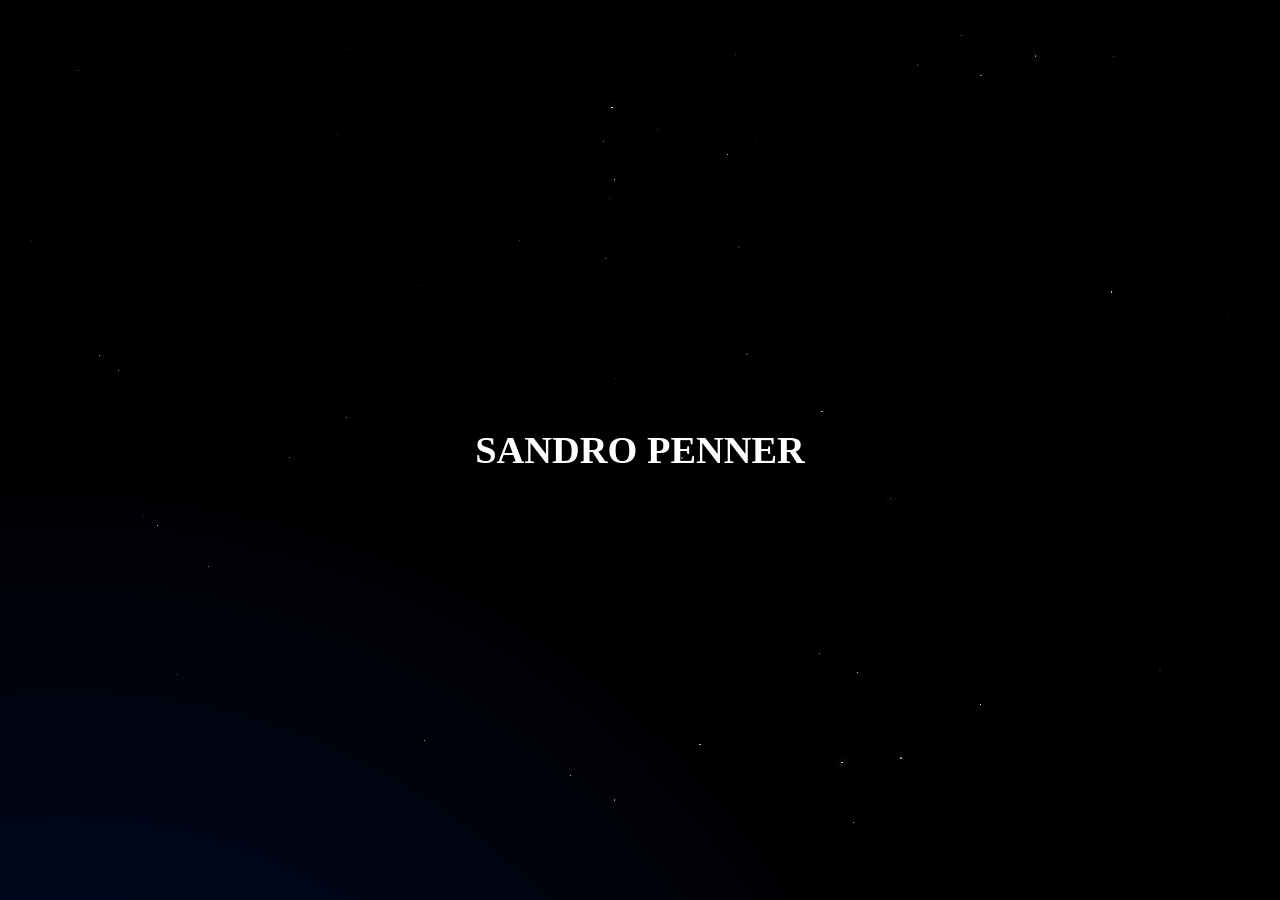
==== index.html @ 33d476b8 "Add files via upload" ====
<!DOCTYPE html>
<html lang="en">
<head>
  <meta charset="UTF-8">
  <meta name="viewport" content="width=device-width, initial-scale=1.0">
  <title>Sandro Penner</title>
  <style>
    body, html {
      margin: 0;
      padding: 0;
      overflow: hidden;
      height: 100%;
      background: #000;
    }

    .sky {
      width: 100%;
      height: 100%;
      position: relative;
      background: radial-gradient(circle at 5% 150%, #010d37 0%, #000000 50%);
    }

    #stars {
      width: 100%;
      height: 100%;
      background: transparent;
    }

    .star {
      position: absolute;
      width: 2px;
      height: 2px;
      background: white;
      border-radius: 50%;
      animation: twinkle 2s infinite;
    }

    .star:before, .star:after {
      content: '';
      position: absolute;
      top: 50%;
      left: 50%;
      width: 100%;
      height: 100%;
      border-radius: 50%;
      transform: translate(-50%, -50%);
      box-shadow: 0 0 6px rgba(255, 255, 255, 0.5),
                  0 0 12px rgba(255, 255, 255, 0.3),
                  0 0 18px rgba(255, 255, 255, 0.2),
                  0 0 24px rgba(255, 255, 255, 0.1);
    }

    @keyframes twinkle {
      0%, 100% { opacity: 0.2; }
      50% { opacity: 1; }
    }

    #shooting-stars {
      width: 100%;
      height: 100%;
      background: transparent;
      overflow: hidden;
      position: absolute;
      top: 0;
      left: 0;
    }

    .shooting-star {
      position: absolute;
      width: 2px;
      height: 90px; /* Length of the streak */
      background: linear-gradient(to bottom, white, rgba(255, 255, 255, 0));
      transform: rotate(135deg); /* Adjust this angle for the desired trajectory */
      animation: shoot 3s ease-out infinite;
    }

    @keyframes shoot {
      0% {
        transform: translateX(0) translateY(0) rotate(135deg) scale(1);
        opacity: 1;
      }
      50% {
        opacity: 1;
      }
      100% {
        transform: translateX(800px) translateY(600px) rotate(135deg) scale(0);
        opacity: 0;
      }
    }

    .center-text {
      position: absolute;
      top: 50%;
      left: 50%;
      transform: translate(-50%, -50%);
      color: white;
      font-size: 3vw; /* Responsive font size */
      font-weight: bold;
      text-align: center;
      white-space: nowrap;
      z-index: 10; /* Ensure text is above stars */
    }
  </style>
</head>
<body>
  <div class="sky">
    <div id="stars"></div>
    <div id="shooting-stars"></div>
    <div class="center-text">SANDRO PENNER</div>
  </div>
  <script>
    const createStar = () => {
      const star = document.createElement('div');
      star.classList.add('star');
      const size = Math.random() * 2;
      const opacity = Math.random();
      star.style.width = `${size}px`;
      star.style.height = `${size}px`;
      star.style.top = `${Math.random() * 100}vh`;
      star.style.left = `${Math.random() * 100}vw`;
      star.style.opacity = opacity;

      document.getElementById('stars').appendChild(star);

      setTimeout(() => {
        star.remove();
      }, 1500);
    };

    const createShootingStar = () => {
      const shootingStar = document.createElement('div');
      shootingStar.classList.add('shooting-star');
      shootingStar.style.top = `${Math.random() * 100}vh`;
      shootingStar.style.left = `${Math.random() * 100}vw`;
      document.getElementById('shooting-stars').appendChild(shootingStar);

      const checkRemoval = () => {
        const rect = shootingStar.getBoundingClientRect();
        const opacity = parseFloat(window.getComputedStyle(shootingStar).opacity);

        if (
          rect.top > window.innerHeight ||
          rect.left > window.innerWidth ||
          rect.bottom < 0 ||
          rect.right < 0 ||
          opacity === 0
        ) {
          shootingStar.remove();
        } else {
          requestAnimationFrame(checkRemoval);
        }
      };

      checkRemoval();
    };

    const init = () => {
      setInterval(createStar, 20);
      setInterval(createShootingStar, 3000);
    };

    window.onload = init;
  </script>
</body>
</html>
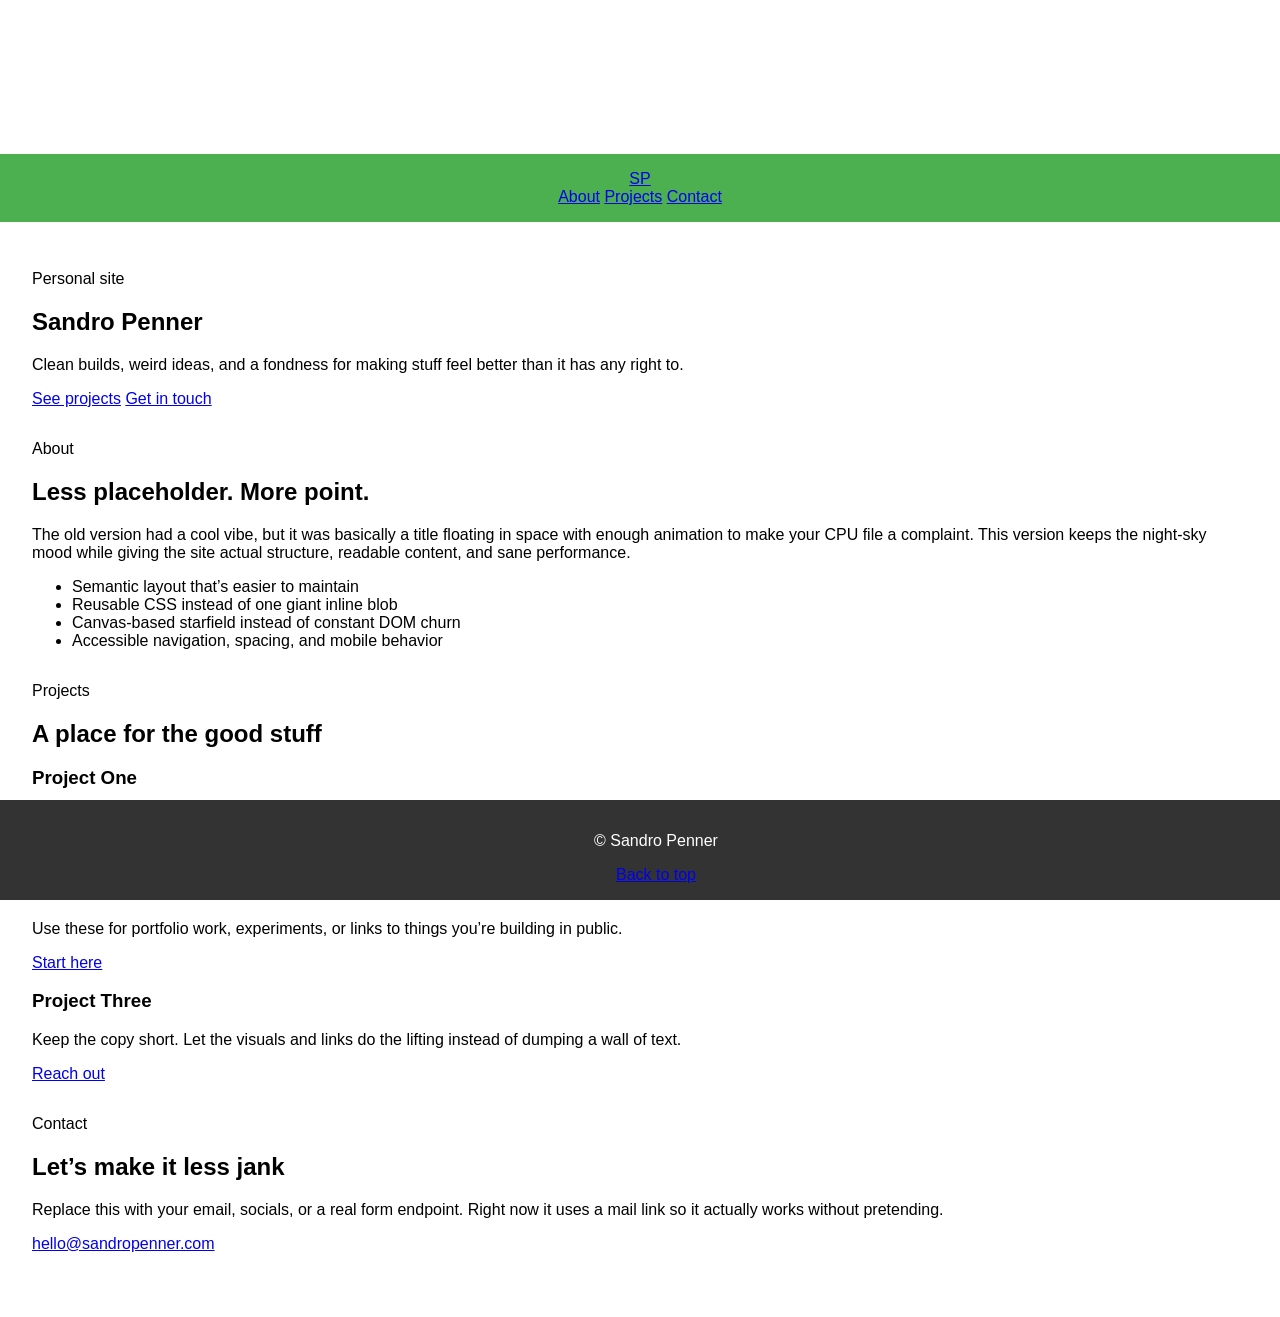
==== commit 67e73c38: "Revamp personal site layout and improve performance Updated the structure and content of the persona" ====
--- a/index.html
+++ b/index.html
@@ -3,163 +3,102 @@
 <head>
   <meta charset="UTF-8">
   <meta name="viewport" content="width=device-width, initial-scale=1.0">
+  <meta name="description" content="Sandro Penner — personal site, projects, and contact.">
   <title>Sandro Penner</title>
-  <style>
-    body, html {
-      margin: 0;
-      padding: 0;
-      overflow: hidden;
-      height: 100%;
-      background: #000;
-    }
-
-    .sky {
-      width: 100%;
-      height: 100%;
-      position: relative;
-      background: radial-gradient(circle at 5% 150%, #010d37 0%, #000000 50%);
-    }
-
-    #stars {
-      width: 100%;
-      height: 100%;
-      background: transparent;
-    }
-
-    .star {
-      position: absolute;
-      width: 2px;
-      height: 2px;
-      background: white;
-      border-radius: 50%;
-      animation: twinkle 2s infinite;
-    }
-
-    .star:before, .star:after {
-      content: '';
-      position: absolute;
-      top: 50%;
-      left: 50%;
-      width: 100%;
-      height: 100%;
-      border-radius: 50%;
-      transform: translate(-50%, -50%);
-      box-shadow: 0 0 6px rgba(255, 255, 255, 0.5),
-                  0 0 12px rgba(255, 255, 255, 0.3),
-                  0 0 18px rgba(255, 255, 255, 0.2),
-                  0 0 24px rgba(255, 255, 255, 0.1);
-    }
-
-    @keyframes twinkle {
-      0%, 100% { opacity: 0.2; }
-      50% { opacity: 1; }
-    }
-
-    #shooting-stars {
-      width: 100%;
-      height: 100%;
-      background: transparent;
-      overflow: hidden;
-      position: absolute;
-      top: 0;
-      left: 0;
-    }
-
-    .shooting-star {
-      position: absolute;
-      width: 2px;
-      height: 90px; /* Length of the streak */
-      background: linear-gradient(to bottom, white, rgba(255, 255, 255, 0));
-      transform: rotate(135deg); /* Adjust this angle for the desired trajectory */
-      animation: shoot 3s ease-out infinite;
-    }
-
-    @keyframes shoot {
-      0% {
-        transform: translateX(0) translateY(0) rotate(135deg) scale(1);
-        opacity: 1;
-      }
-      50% {
-        opacity: 1;
-      }
-      100% {
-        transform: translateX(800px) translateY(600px) rotate(135deg) scale(0);
-        opacity: 0;
-      }
-    }
-
-    .center-text {
-      position: absolute;
-      top: 50%;
-      left: 50%;
-      transform: translate(-50%, -50%);
-      color: white;
-      font-size: 3vw; /* Responsive font size */
-      font-weight: bold;
-      text-align: center;
-      white-space: nowrap;
-      z-index: 10; /* Ensure text is above stars */
-    }
-  </style>
+  <link rel="preconnect" href="https://fonts.googleapis.com">
+  <link rel="preconnect" href="https://fonts.gstatic.com" crossorigin>
+  <link href="https://fonts.googleapis.com/css2?family=Inter:wght@400;500;600;700;800&display=swap" rel="stylesheet">
+  <link rel="stylesheet" href="styles.css">
 </head>
 <body>
-  <div class="sky">
-    <div id="stars"></div>
-    <div id="shooting-stars"></div>
-    <div class="center-text">SANDRO PENNER</div>
-  </div>
-  <script>
-    const createStar = () => {
-      const star = document.createElement('div');
-      star.classList.add('star');
-      const size = Math.random() * 2;
-      const opacity = Math.random();
-      star.style.width = `${size}px`;
-      star.style.height = `${size}px`;
-      star.style.top = `${Math.random() * 100}vh`;
-      star.style.left = `${Math.random() * 100}vw`;
-      star.style.opacity = opacity;
+  <canvas id="starfield" aria-hidden="true"></canvas>
 
-      document.getElementById('stars').appendChild(star);
+  <header class="site-header">
+    <div class="container nav-wrap">
+      <a class="brand" href="#top">SP</a>
+      <nav class="site-nav" aria-label="Primary navigation">
+        <a href="#about">About</a>
+        <a href="#projects">Projects</a>
+        <a href="#contact">Contact</a>
+      </nav>
+    </div>
+  </header>
 
-      setTimeout(() => {
-        star.remove();
-      }, 1500);
-    };
+  <main id="top">
+    <section class="hero container">
+      <p class="eyebrow">Personal site</p>
+      <h1>Sandro Penner</h1>
+      <p class="hero-copy">
+        Clean builds, weird ideas, and a fondness for making stuff feel better than it has any right to.
+      </p>
+      <div class="hero-actions">
+        <a class="button button-primary" href="#projects">See projects</a>
+        <a class="button button-secondary" href="#contact">Get in touch</a>
+      </div>
+    </section>
 
-    const createShootingStar = () => {
-      const shootingStar = document.createElement('div');
-      shootingStar.classList.add('shooting-star');
-      shootingStar.style.top = `${Math.random() * 100}vh`;
-      shootingStar.style.left = `${Math.random() * 100}vw`;
-      document.getElementById('shooting-stars').appendChild(shootingStar);
+    <section id="about" class="panel container">
+      <div class="section-heading">
+        <p class="eyebrow">About</p>
+        <h2>Less placeholder. More point.</h2>
+      </div>
+      <div class="grid two-col">
+        <p>
+          The old version had a cool vibe, but it was basically a title floating in space with enough animation to make your CPU file a complaint.
+          This version keeps the night-sky mood while giving the site actual structure, readable content, and sane performance.
+        </p>
+        <ul class="feature-list">
+          <li>Semantic layout that’s easier to maintain</li>
+          <li>Reusable CSS instead of one giant inline blob</li>
+          <li>Canvas-based starfield instead of constant DOM churn</li>
+          <li>Accessible navigation, spacing, and mobile behavior</li>
+        </ul>
+      </div>
+    </section>
 
-      const checkRemoval = () => {
-        const rect = shootingStar.getBoundingClientRect();
-        const opacity = parseFloat(window.getComputedStyle(shootingStar).opacity);
+    <section id="projects" class="panel container">
+      <div class="section-heading">
+        <p class="eyebrow">Projects</p>
+        <h2>A place for the good stuff</h2>
+      </div>
+      <div class="card-grid">
+        <article class="card">
+          <h3>Project One</h3>
+          <p>Swap this with an actual project. The card structure is ready when your content stops being a cryptid.</p>
+          <a href="#contact">Ask about it</a>
+        </article>
+        <article class="card">
+          <h3>Project Two</h3>
+          <p>Use these for portfolio work, experiments, or links to things you’re building in public.</p>
+          <a href="#contact">Start here</a>
+        </article>
+        <article class="card">
+          <h3>Project Three</h3>
+          <p>Keep the copy short. Let the visuals and links do the lifting instead of dumping a wall of text.</p>
+          <a href="#contact">Reach out</a>
+        </article>
+      </div>
+    </section>
 
-        if (
-          rect.top > window.innerHeight ||
-          rect.left > window.innerWidth ||
-          rect.bottom < 0 ||
-          rect.right < 0 ||
-          opacity === 0
-        ) {
-          shootingStar.remove();
-        } else {
-          requestAnimationFrame(checkRemoval);
-        }
-      };
+    <section id="contact" class="panel container contact-panel">
+      <div class="section-heading">
+        <p class="eyebrow">Contact</p>
+        <h2>Let’s make it less jank</h2>
+      </div>
+      <p>
+        Replace this with your email, socials, or a real form endpoint. Right now it uses a mail link so it actually works without pretending.
+      </p>
+      <a class="button button-primary" href="mailto:hello@sandropenner.com">hello@sandropenner.com</a>
+    </section>
+  </main>
 
-      checkRemoval();
-    };
+  <footer class="site-footer">
+    <div class="container footer-wrap">
+      <p>© <span id="year"></span> Sandro Penner</p>
+      <a href="#top">Back to top</a>
+    </div>
+  </footer>
 
-    const init = () => {
-      setInterval(createStar, 20);
-      setInterval(createShootingStar, 3000);
-    };
-
-    window.onload = init;
-  </script>
+  <script src="scripts.js"></script>
 </body>
 </html>
--- a/styles.css
+++ b/styles.css
@@ -0,0 +1,75 @@
+body {
+    font-family: Arial, sans-serif;
+    margin: 0;
+    padding: 0;
+    box-sizing: border-box;
+}
+
+header {
+    background-color: #4CAF50;
+    color: white;
+    padding: 1rem;
+    text-align: center;
+}
+
+nav ul {
+    list-style: none;
+    padding: 0;
+}
+
+nav ul li {
+    display: inline;
+    margin-right: 1rem;
+}
+
+nav ul li a {
+    color: white;
+    text-decoration: none;
+    font-weight: bold;
+}
+
+main {
+    padding: 2rem;
+}
+
+section {
+    margin-bottom: 2rem;
+}
+
+footer {
+    background-color: #333;
+    color: white;
+    text-align: center;
+    padding: 1rem;
+    position: fixed;
+    width: 100%;
+    bottom: 0;
+}
+
+form {
+    display: flex;
+    flex-direction: column;
+}
+
+form label {
+    margin-bottom: 0.5rem;
+}
+
+form input, form textarea {
+    margin-bottom: 1rem;
+    padding: 0.5rem;
+    font-size: 1rem;
+}
+
+form button {
+    padding: 0.5rem;
+    background-color: #4CAF50;
+    color: white;
+    border: none;
+    font-size: 1rem;
+    cursor: pointer;
+}
+
+form button:hover {
+    background-color: #45a049;
+}
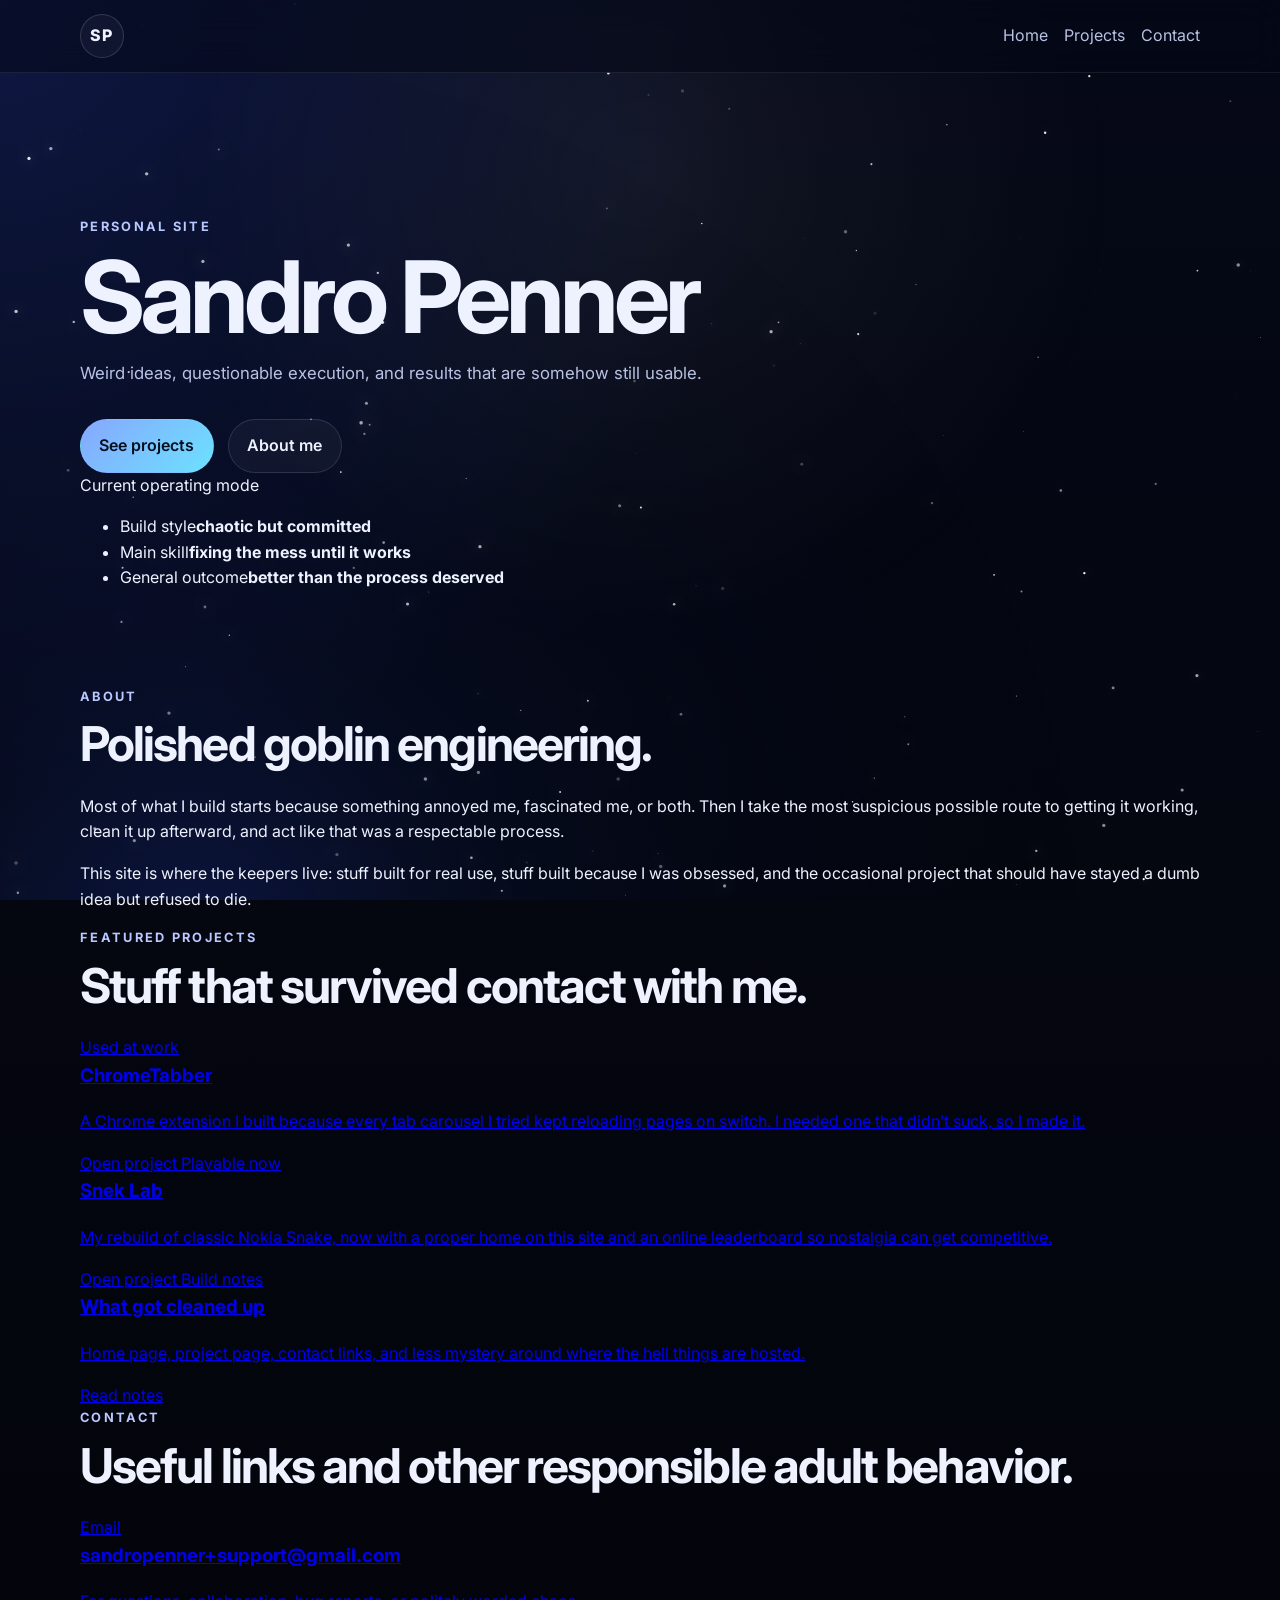
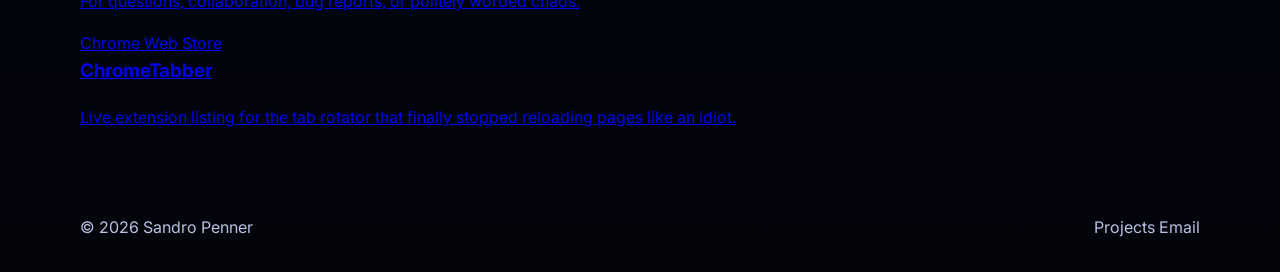
==== commit 95f09b51: "Revise index.html with new content and layout Updated content and structure of the personal site." ====
--- a/index.html
+++ b/index.html
@@ -3,99 +3,138 @@
 <head>
   <meta charset="UTF-8">
   <meta name="viewport" content="width=device-width, initial-scale=1.0">
-  <meta name="description" content="Sandro Penner — personal site, projects, and contact.">
   <title>Sandro Penner</title>
+  <meta name="description" content="Sandro Penner — personal site, experiments, and projects built from weird ideas, questionable execution, and surprisingly usable results.">
   <link rel="preconnect" href="https://fonts.googleapis.com">
   <link rel="preconnect" href="https://fonts.gstatic.com" crossorigin>
-  <link href="https://fonts.googleapis.com/css2?family=Inter:wght@400;500;600;700;800&display=swap" rel="stylesheet">
+  <link href="https://fonts.googleapis.com/css2?family=Inter:wght@400;500;600;700;800&family=Space+Grotesk:wght@500;700&display=swap" rel="stylesheet">
   <link rel="stylesheet" href="styles.css">
 </head>
-<body>
+<body data-page="home">
   <canvas id="starfield" aria-hidden="true"></canvas>
 
   <header class="site-header">
     <div class="container nav-wrap">
-      <a class="brand" href="#top">SP</a>
+      <a class="brand" href="index.html" aria-label="Home">SP</a>
       <nav class="site-nav" aria-label="Primary navigation">
-        <a href="#about">About</a>
-        <a href="#projects">Projects</a>
+        <a href="index.html" aria-current="page">Home</a>
+        <a href="projects.html">Projects</a>
         <a href="#contact">Contact</a>
       </nav>
     </div>
   </header>
 
-  <main id="top">
+  <main>
     <section class="hero container">
-      <p class="eyebrow">Personal site</p>
-      <h1>Sandro Penner</h1>
-      <p class="hero-copy">
-        Clean builds, weird ideas, and a fondness for making stuff feel better than it has any right to.
-      </p>
-      <div class="hero-actions">
-        <a class="button button-primary" href="#projects">See projects</a>
-        <a class="button button-secondary" href="#contact">Get in touch</a>
+      <div class="hero-copy-block">
+        <p class="eyebrow">Personal site</p>
+        <h1>Sandro Penner</h1>
+        <p class="hero-copy">
+          Weird ideas, questionable execution, and results that are somehow still usable.
+        </p>
+        <div class="hero-actions">
+          <a class="button button-primary" href="projects.html">See projects</a>
+          <a class="button button-secondary" href="#about">About me</a>
+        </div>
+      </div>
+
+      <aside class="hero-panel glass">
+        <p class="panel-label">Current operating mode</p>
+        <ul class="stat-list">
+          <li><span>Build style</span><strong>chaotic but committed</strong></li>
+          <li><span>Main skill</span><strong>fixing the mess until it works</strong></li>
+          <li><span>General outcome</span><strong>better than the process deserved</strong></li>
+        </ul>
+      </aside>
+    </section>
+
+    <section id="about" class="container section-stack">
+      <div class="glass section-card">
+        <div class="section-heading">
+          <p class="eyebrow">About</p>
+          <h2>Polished goblin engineering.</h2>
+        </div>
+        <div class="two-col">
+          <p>
+            Most of what I build starts because something annoyed me, fascinated me, or both.
+            Then I take the most suspicious possible route to getting it working, clean it up afterward,
+            and act like that was a respectable process.
+          </p>
+          <p>
+            This site is where the keepers live: stuff built for real use, stuff built because I was obsessed,
+            and the occasional project that should have stayed a dumb idea but refused to die.
+          </p>
+        </div>
       </div>
     </section>
 
-    <section id="about" class="panel container">
-      <div class="section-heading">
-        <p class="eyebrow">About</p>
-        <h2>Less placeholder. More point.</h2>
+    <section class="container section-stack">
+      <div class="section-heading compact">
+        <p class="eyebrow">Featured projects</p>
+        <h2>Stuff that survived contact with me.</h2>
       </div>
-      <div class="grid two-col">
-        <p>
-          The old version had a cool vibe, but it was basically a title floating in space with enough animation to make your CPU file a complaint.
-          This version keeps the night-sky mood while giving the site actual structure, readable content, and sane performance.
-        </p>
-        <ul class="feature-list">
-          <li>Semantic layout that’s easier to maintain</li>
-          <li>Reusable CSS instead of one giant inline blob</li>
-          <li>Canvas-based starfield instead of constant DOM churn</li>
-          <li>Accessible navigation, spacing, and mobile behavior</li>
-        </ul>
+
+      <div class="project-preview-grid">
+        <a class="glass preview-card preview-feature" href="projects.html#chrometabber">
+          <span class="preview-tag">Used at work</span>
+          <h3>ChromeTabber</h3>
+          <p>
+            A Chrome extension I built because every tab carousel I tried kept reloading pages on switch.
+            I needed one that didn’t suck, so I made it.
+          </p>
+          <span class="preview-link">Open project</span>
+        </a>
+
+        <a class="glass preview-card" href="projects.html#snek-lab">
+          <span class="preview-tag">Playable now</span>
+          <h3>Snek Lab</h3>
+          <p>
+            My rebuild of classic Nokia Snake, now with a proper home on this site and an online leaderboard
+            so nostalgia can get competitive.
+          </p>
+          <span class="preview-link">Open project</span>
+        </a>
+
+        <a class="glass preview-card" href="projects.html#build-notes">
+          <span class="preview-tag">Build notes</span>
+          <h3>What got cleaned up</h3>
+          <p>
+            Home page, project page, contact links, and less mystery around where the hell things are hosted.
+          </p>
+          <span class="preview-link">Read notes</span>
+        </a>
       </div>
     </section>
 
-    <section id="projects" class="panel container">
-      <div class="section-heading">
-        <p class="eyebrow">Projects</p>
-        <h2>A place for the good stuff</h2>
+    <section id="contact" class="container section-stack anchor-offset">
+      <div class="glass section-card">
+        <div class="section-heading compact">
+          <p class="eyebrow">Contact</p>
+          <h2>Useful links and other responsible adult behavior.</h2>
+        </div>
+        <div class="contact-grid">
+          <a class="glass-inset contact-card" href="mailto:sandropenner+support@gmail.com">
+            <span class="preview-tag">Email</span>
+            <h3>sandropenner+support@gmail.com</h3>
+            <p>For questions, collaboration, bug reports, or politely worded chaos.</p>
+          </a>
+          <a class="glass-inset contact-card" href="https://chromewebstore.google.com/detail/chrometabber/kibjlehehmdhligjmbafacbnnipnlppj" target="_blank" rel="noreferrer">
+            <span class="preview-tag">Chrome Web Store</span>
+            <h3>ChromeTabber</h3>
+            <p>Live extension listing for the tab rotator that finally stopped reloading pages like an idiot.</p>
+          </a>
+        </div>
       </div>
-      <div class="card-grid">
-        <article class="card">
-          <h3>Project One</h3>
-          <p>Swap this with an actual project. The card structure is ready when your content stops being a cryptid.</p>
-          <a href="#contact">Ask about it</a>
-        </article>
-        <article class="card">
-          <h3>Project Two</h3>
-          <p>Use these for portfolio work, experiments, or links to things you’re building in public.</p>
-          <a href="#contact">Start here</a>
-        </article>
-        <article class="card">
-          <h3>Project Three</h3>
-          <p>Keep the copy short. Let the visuals and links do the lifting instead of dumping a wall of text.</p>
-          <a href="#contact">Reach out</a>
-        </article>
-      </div>
-    </section>
-
-    <section id="contact" class="panel container contact-panel">
-      <div class="section-heading">
-        <p class="eyebrow">Contact</p>
-        <h2>Let’s make it less jank</h2>
-      </div>
-      <p>
-        Replace this with your email, socials, or a real form endpoint. Right now it uses a mail link so it actually works without pretending.
-      </p>
-      <a class="button button-primary" href="mailto:hello@sandropenner.com">hello@sandropenner.com</a>
     </section>
   </main>
 
   <footer class="site-footer">
     <div class="container footer-wrap">
       <p>© <span id="year"></span> Sandro Penner</p>
-      <a href="#top">Back to top</a>
+      <div class="footer-links">
+        <a href="projects.html">Projects</a>
+        <a href="mailto:sandropenner+support@gmail.com">Email</a>
+      </div>
     </div>
   </footer>
 
--- a/styles.css
+++ b/styles.css
@@ -1,75 +1,288 @@
+:root {
+  --bg: #050816;
+  --bg-soft: rgba(10, 16, 36, 0.72);
+  --panel: rgba(12, 18, 38, 0.72);
+  --panel-border: rgba(255, 255, 255, 0.12);
+  --text: #eef2ff;
+  --muted: #b9c2e3;
+  --accent: #87a7ff;
+  --accent-strong: #b9c8ff;
+  --shadow: 0 24px 60px rgba(0, 0, 0, 0.35);
+  --container: 1120px;
+}
+
+* {
+  box-sizing: border-box;
+}
+
+html {
+  scroll-behavior: smooth;
+}
+
 body {
-    font-family: Arial, sans-serif;
-    margin: 0;
-    padding: 0;
-    box-sizing: border-box;
-}
-
-header {
-    background-color: #4CAF50;
-    color: white;
-    padding: 1rem;
-    text-align: center;
-}
-
-nav ul {
-    list-style: none;
-    padding: 0;
-}
-
-nav ul li {
-    display: inline;
-    margin-right: 1rem;
-}
-
-nav ul li a {
-    color: white;
-    text-decoration: none;
-    font-weight: bold;
+  margin: 0;
+  min-height: 100vh;
+  font-family: 'Inter', Arial, sans-serif;
+  color: var(--text);
+  background:
+    radial-gradient(circle at top left, rgba(56, 92, 255, 0.2), transparent 35%),
+    linear-gradient(180deg, #050816 0%, #03040a 100%);
+  line-height: 1.6;
+}
+
+img,
+canvas {
+  display: block;
+}
+
+#starfield {
+  position: fixed;
+  inset: 0;
+  width: 100%;
+  height: 100%;
+  z-index: -2;
+}
+
+body::after {
+  content: '';
+  position: fixed;
+  inset: 0;
+  z-index: -1;
+  background: radial-gradient(circle at 50% 20%, rgba(255, 255, 255, 0.06), transparent 50%);
+  pointer-events: none;
+}
+
+.container {
+  width: min(calc(100% - 2rem), var(--container));
+  margin: 0 auto;
+}
+
+.site-header {
+  position: sticky;
+  top: 0;
+  z-index: 10;
+  backdrop-filter: blur(16px);
+  background: rgba(5, 8, 22, 0.55);
+  border-bottom: 1px solid rgba(255, 255, 255, 0.08);
+}
+
+.nav-wrap,
+.footer-wrap {
+  display: flex;
+  align-items: center;
+  justify-content: space-between;
+  gap: 1rem;
+}
+
+.nav-wrap {
+  min-height: 4.5rem;
+}
+
+.brand {
+  display: inline-grid;
+  place-items: center;
+  width: 2.75rem;
+  height: 2.75rem;
+  border-radius: 999px;
+  border: 1px solid rgba(255, 255, 255, 0.14);
+  background: rgba(255, 255, 255, 0.04);
+  color: var(--text);
+  text-decoration: none;
+  font-weight: 800;
+  letter-spacing: 0.08em;
+}
+
+.site-nav {
+  display: flex;
+  flex-wrap: wrap;
+  gap: 1rem;
+}
+
+.site-nav a,
+.site-footer a,
+.card a {
+  color: var(--muted);
+  text-decoration: none;
+}
+
+.site-nav a:hover,
+.site-footer a:hover,
+.card a:hover,
+.site-nav a:focus-visible,
+.site-footer a:focus-visible,
+.card a:focus-visible {
+  color: var(--text);
 }
 
 main {
-    padding: 2rem;
-}
-
-section {
-    margin-bottom: 2rem;
-}
-
-footer {
-    background-color: #333;
-    color: white;
-    text-align: center;
-    padding: 1rem;
-    position: fixed;
-    width: 100%;
-    bottom: 0;
-}
-
-form {
-    display: flex;
+  padding: 5rem 0 3rem;
+}
+
+.hero {
+  padding: 4rem 0 5rem;
+}
+
+.eyebrow {
+  margin: 0 0 0.75rem;
+  color: var(--accent-strong);
+  font-size: 0.8rem;
+  font-weight: 700;
+  text-transform: uppercase;
+  letter-spacing: 0.18em;
+}
+
+h1,
+h2,
+h3,
+p,
+ul {
+  margin-top: 0;
+}
+
+h1 {
+  margin-bottom: 1rem;
+  font-size: clamp(3rem, 10vw, 6.25rem);
+  line-height: 0.95;
+  letter-spacing: -0.05em;
+}
+
+h2 {
+  margin-bottom: 0.5rem;
+  font-size: clamp(1.8rem, 5vw, 3rem);
+  line-height: 1.05;
+  letter-spacing: -0.04em;
+}
+
+.hero-copy,
+.panel p,
+.feature-list {
+  max-width: 44rem;
+  color: var(--muted);
+  font-size: 1.05rem;
+}
+
+.hero-actions {
+  display: flex;
+  flex-wrap: wrap;
+  gap: 0.875rem;
+  margin-top: 2rem;
+}
+
+.button {
+  display: inline-flex;
+  align-items: center;
+  justify-content: center;
+  min-height: 3rem;
+  padding: 0.8rem 1.15rem;
+  border-radius: 999px;
+  border: 1px solid rgba(255, 255, 255, 0.12);
+  text-decoration: none;
+  font-weight: 600;
+  transition: transform 0.2s ease, background-color 0.2s ease, border-color 0.2s ease;
+}
+
+.button:hover,
+.button:focus-visible {
+  transform: translateY(-1px);
+}
+
+.button-primary {
+  background: linear-gradient(135deg, var(--accent), #6ce1ff);
+  color: #081020;
+  border-color: transparent;
+}
+
+.button-secondary {
+  background: rgba(255, 255, 255, 0.04);
+  color: var(--text);
+}
+
+.panel {
+  margin-bottom: 1.5rem;
+  padding: 2rem;
+  border: 1px solid var(--panel-border);
+  border-radius: 1.75rem;
+  background: var(--panel);
+  box-shadow: var(--shadow);
+}
+
+.section-heading {
+  margin-bottom: 1.5rem;
+}
+
+.grid.two-col {
+  display: grid;
+  grid-template-columns: 1.4fr 1fr;
+  gap: 2rem;
+}
+
+.feature-list {
+  margin-bottom: 0;
+  padding-left: 1.25rem;
+}
+
+.card-grid {
+  display: grid;
+  grid-template-columns: repeat(3, minmax(0, 1fr));
+  gap: 1rem;
+}
+
+.card {
+  padding: 1.25rem;
+  border-radius: 1.25rem;
+  border: 1px solid rgba(255, 255, 255, 0.08);
+  background: rgba(255, 255, 255, 0.03);
+}
+
+.card h3 {
+  margin-bottom: 0.65rem;
+}
+
+.card p {
+  min-height: 7rem;
+}
+
+.contact-panel {
+  margin-bottom: 0;
+}
+
+.site-footer {
+  padding: 1.25rem 0 2rem;
+}
+
+.site-footer p {
+  margin-bottom: 0;
+  color: var(--muted);
+}
+
+@media (max-width: 900px) {
+  .grid.two-col,
+  .card-grid {
+    grid-template-columns: 1fr;
+  }
+
+  .card p {
+    min-height: auto;
+  }
+}
+
+@media (max-width: 640px) {
+  main {
+    padding-top: 3rem;
+  }
+
+  .hero {
+    padding-top: 2rem;
+  }
+
+  .panel {
+    padding: 1.25rem;
+    border-radius: 1.25rem;
+  }
+
+  .nav-wrap,
+  .footer-wrap {
+    align-items: flex-start;
     flex-direction: column;
-}
-
-form label {
-    margin-bottom: 0.5rem;
-}
-
-form input, form textarea {
-    margin-bottom: 1rem;
-    padding: 0.5rem;
-    font-size: 1rem;
-}
-
-form button {
-    padding: 0.5rem;
-    background-color: #4CAF50;
-    color: white;
-    border: none;
-    font-size: 1rem;
-    cursor: pointer;
-}
-
-form button:hover {
-    background-color: #45a049;
-}
+  }
+}
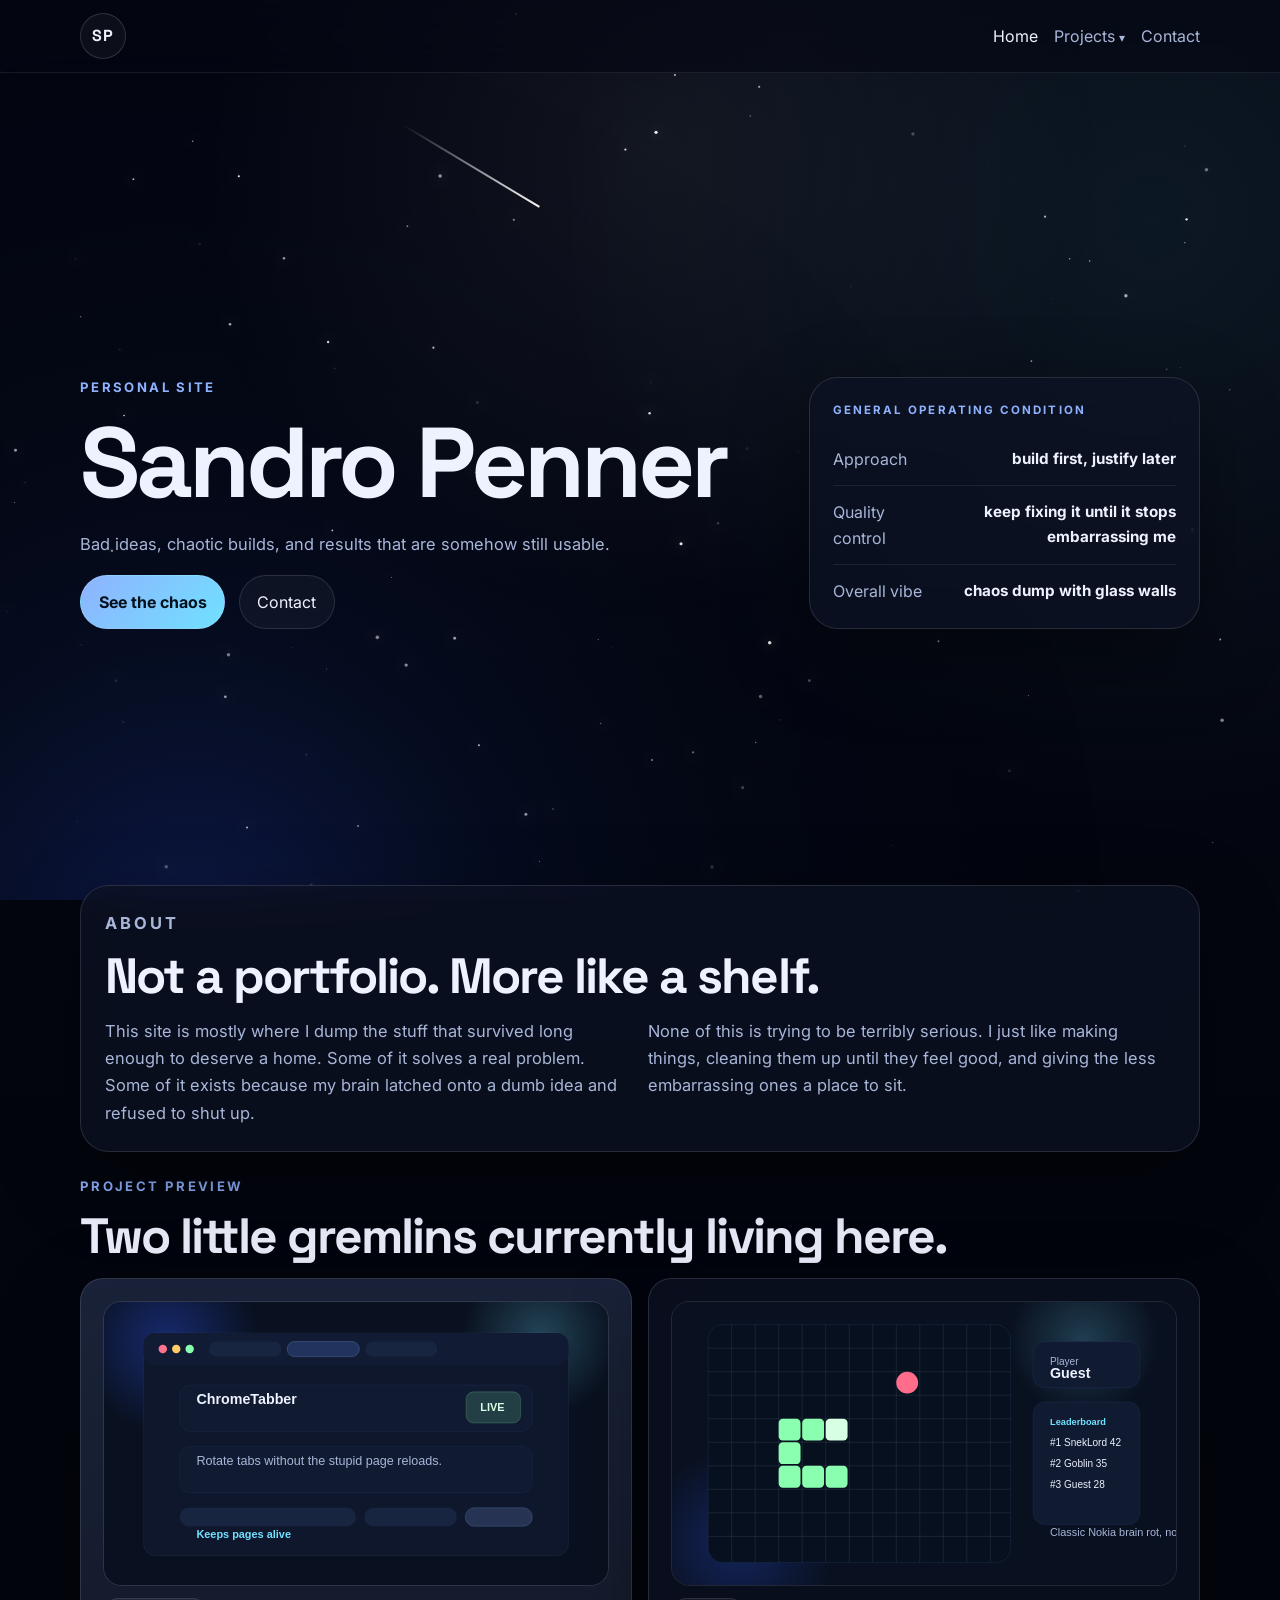
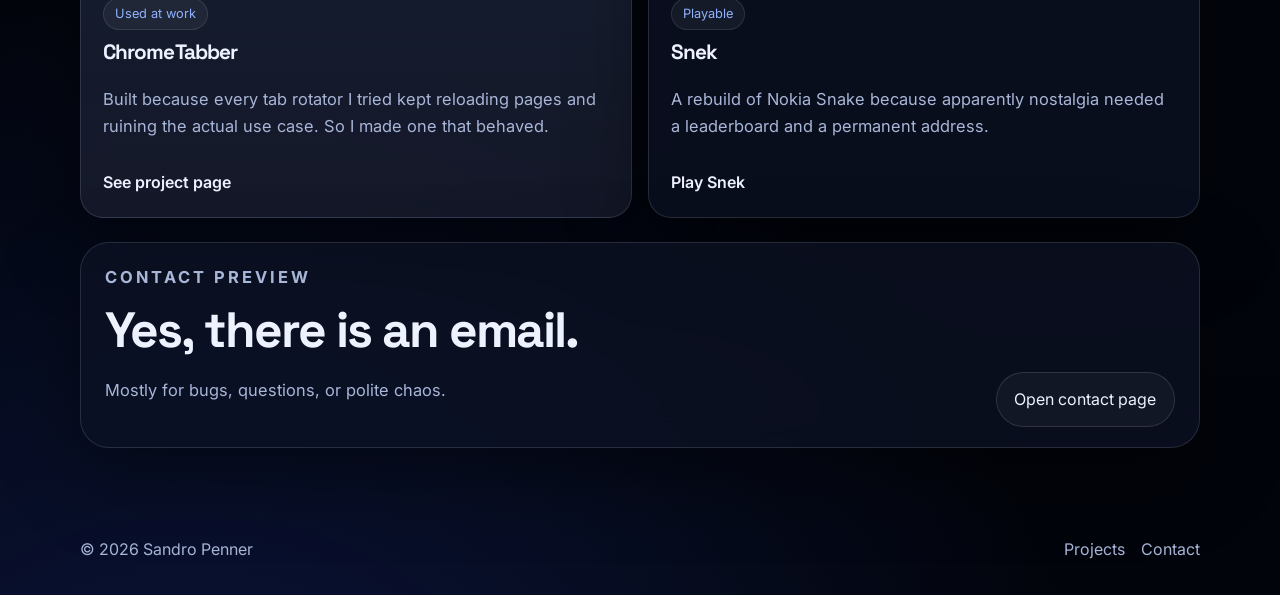
==== commit 52c8a50f: "V6 revamp" ====
--- a/index.html
+++ b/index.html
@@ -1,143 +1,145 @@
-<!DOCTYPE html>
-<html lang="en">
-<head>
-  <meta charset="UTF-8">
-  <meta name="viewport" content="width=device-width, initial-scale=1.0">
-  <title>Sandro Penner</title>
-  <meta name="description" content="Sandro Penner — personal site, experiments, and projects built from weird ideas, questionable execution, and surprisingly usable results.">
-  <link rel="preconnect" href="https://fonts.googleapis.com">
-  <link rel="preconnect" href="https://fonts.gstatic.com" crossorigin>
-  <link href="https://fonts.googleapis.com/css2?family=Inter:wght@400;500;600;700;800&family=Space+Grotesk:wght@500;700&display=swap" rel="stylesheet">
-  <link rel="stylesheet" href="styles.css">
-</head>
-<body data-page="home">
-  <canvas id="starfield" aria-hidden="true"></canvas>
-
-  <header class="site-header">
-    <div class="container nav-wrap">
-      <a class="brand" href="index.html" aria-label="Home">SP</a>
-      <nav class="site-nav" aria-label="Primary navigation">
-        <a href="index.html" aria-current="page">Home</a>
-        <a href="projects.html">Projects</a>
-        <a href="#contact">Contact</a>
-      </nav>
-    </div>
-  </header>
-
-  <main>
-    <section class="hero container">
-      <div class="hero-copy-block">
-        <p class="eyebrow">Personal site</p>
-        <h1>Sandro Penner</h1>
-        <p class="hero-copy">
-          Weird ideas, questionable execution, and results that are somehow still usable.
-        </p>
-        <div class="hero-actions">
-          <a class="button button-primary" href="projects.html">See projects</a>
-          <a class="button button-secondary" href="#about">About me</a>
-        </div>
-      </div>
-
-      <aside class="hero-panel glass">
-        <p class="panel-label">Current operating mode</p>
-        <ul class="stat-list">
-          <li><span>Build style</span><strong>chaotic but committed</strong></li>
-          <li><span>Main skill</span><strong>fixing the mess until it works</strong></li>
-          <li><span>General outcome</span><strong>better than the process deserved</strong></li>
-        </ul>
-      </aside>
-    </section>
-
-    <section id="about" class="container section-stack">
-      <div class="glass section-card">
-        <div class="section-heading">
-          <p class="eyebrow">About</p>
-          <h2>Polished goblin engineering.</h2>
-        </div>
-        <div class="two-col">
-          <p>
-            Most of what I build starts because something annoyed me, fascinated me, or both.
-            Then I take the most suspicious possible route to getting it working, clean it up afterward,
-            and act like that was a respectable process.
-          </p>
-          <p>
-            This site is where the keepers live: stuff built for real use, stuff built because I was obsessed,
-            and the occasional project that should have stayed a dumb idea but refused to die.
-          </p>
-        </div>
-      </div>
-    </section>
-
-    <section class="container section-stack">
-      <div class="section-heading compact">
-        <p class="eyebrow">Featured projects</p>
-        <h2>Stuff that survived contact with me.</h2>
-      </div>
-
-      <div class="project-preview-grid">
-        <a class="glass preview-card preview-feature" href="projects.html#chrometabber">
-          <span class="preview-tag">Used at work</span>
-          <h3>ChromeTabber</h3>
-          <p>
-            A Chrome extension I built because every tab carousel I tried kept reloading pages on switch.
-            I needed one that didn’t suck, so I made it.
-          </p>
-          <span class="preview-link">Open project</span>
-        </a>
-
-        <a class="glass preview-card" href="projects.html#snek-lab">
-          <span class="preview-tag">Playable now</span>
-          <h3>Snek Lab</h3>
-          <p>
-            My rebuild of classic Nokia Snake, now with a proper home on this site and an online leaderboard
-            so nostalgia can get competitive.
-          </p>
-          <span class="preview-link">Open project</span>
-        </a>
-
-        <a class="glass preview-card" href="projects.html#build-notes">
-          <span class="preview-tag">Build notes</span>
-          <h3>What got cleaned up</h3>
-          <p>
-            Home page, project page, contact links, and less mystery around where the hell things are hosted.
-          </p>
-          <span class="preview-link">Read notes</span>
-        </a>
-      </div>
-    </section>
-
-    <section id="contact" class="container section-stack anchor-offset">
-      <div class="glass section-card">
-        <div class="section-heading compact">
-          <p class="eyebrow">Contact</p>
-          <h2>Useful links and other responsible adult behavior.</h2>
-        </div>
-        <div class="contact-grid">
-          <a class="glass-inset contact-card" href="mailto:sandropenner+support@gmail.com">
-            <span class="preview-tag">Email</span>
-            <h3>sandropenner+support@gmail.com</h3>
-            <p>For questions, collaboration, bug reports, or politely worded chaos.</p>
-          </a>
-          <a class="glass-inset contact-card" href="https://chromewebstore.google.com/detail/chrometabber/kibjlehehmdhligjmbafacbnnipnlppj" target="_blank" rel="noreferrer">
-            <span class="preview-tag">Chrome Web Store</span>
-            <h3>ChromeTabber</h3>
-            <p>Live extension listing for the tab rotator that finally stopped reloading pages like an idiot.</p>
-          </a>
-        </div>
-      </div>
-    </section>
-  </main>
-
-  <footer class="site-footer">
-    <div class="container footer-wrap">
-      <p>© <span id="year"></span> Sandro Penner</p>
-      <div class="footer-links">
-        <a href="projects.html">Projects</a>
-        <a href="mailto:sandropenner+support@gmail.com">Email</a>
-      </div>
-    </div>
-  </footer>
-
-  <script src="scripts.js"></script>
-</body>
-</html>
+<!DOCTYPE html>
+<html lang="en">
+<head>
+  <meta charset="UTF-8">
+  <meta name="viewport" content="width=device-width, initial-scale=1.0">
+  <title>Sandro Penner</title>
+  <meta name="description" content="Bad ideas, chaotic builds, and results that are somehow still usable.">
+  <meta property="og:title" content="Sandro Penner">
+  <meta property="og:description" content="Bad ideas, chaotic builds, and results that are somehow still usable.">
+  <meta property="og:type" content="website">
+  <meta property="og:url" content="https://sandropenner.com/">
+  <meta property="og:image" content="https://sandropenner.com/og-preview.png">
+  <meta name="twitter:card" content="summary_large_image">
+  <meta name="twitter:title" content="Sandro Penner">
+  <meta name="twitter:description" content="Bad ideas, chaotic builds, and results that are somehow still usable.">
+  <meta name="twitter:image" content="https://sandropenner.com/og-preview.png">
+  <link rel="preconnect" href="https://fonts.googleapis.com">
+  <link rel="preconnect" href="https://fonts.gstatic.com" crossorigin>
+  <link href="https://fonts.googleapis.com/css2?family=Inter:wght@400;500;600;700;800&family=Space+Grotesk:wght@500;700&display=swap" rel="stylesheet">
+  <link rel="stylesheet" href="styles.css">
+</head>
+<body data-page="home">
+  <canvas id="starfield" aria-hidden="true"></canvas>
+
+  <header class="site-header">
+    <div class="container nav-wrap">
+      <a class="brand" href="index.html" aria-label="Home">SP</a>
+      <nav class="site-nav" aria-label="Primary navigation">
+        <a href="index.html" aria-current="page">Home</a>
+        <div class="nav-item nav-item-menu">
+          <a href="projects.html">Projects <span class="nav-caret">▾</span></a>
+          <div class="nav-submenu glass" role="menu" aria-label="Project links">
+            <a href="projects.html" role="menuitem">All projects</a>
+            <a href="https://chromewebstore.google.com/detail/chrometabber/kibjlehehmdhligjmbafacbnnipnlppj" target="_blank" rel="noreferrer" role="menuitem">ChromeTabber ↗</a>
+            <a href="snek.html" role="menuitem">Snek</a>
+          </div>
+        </div>
+        <a href="contact.html">Contact</a>
+      </nav>
+    </div>
+  </header>
+
+  <main>
+    <section class="hero container hero-home">
+      <div class="hero-copy-block">
+        <p class="eyebrow">Personal site</p>
+        <h1>Sandro Penner</h1>
+        <p class="hero-copy">
+          Bad ideas, chaotic builds, and results that are somehow still usable.
+        </p>
+        <div class="hero-actions">
+          <a class="button button-primary" href="projects.html">See the chaos</a>
+          <a class="button button-secondary" href="contact.html">Contact</a>
+        </div>
+      </div>
+
+      <aside class="hero-panel glass">
+        <p class="panel-label">General operating condition</p>
+        <ul class="stat-list">
+          <li><span>Approach</span><strong>build first, justify later</strong></li>
+          <li><span>Quality control</span><strong>keep fixing it until it stops embarrassing me</strong></li>
+          <li><span>Overall vibe</span><strong>chaos dump with glass walls</strong></li>
+        </ul>
+      </aside>
+    </section>
+
+    <section class="container section-stack">
+      <div class="glass section-card">
+        <div class="section-heading compact">
+          <p class="eyebrow">About</p>
+          <h2>Not a portfolio. More like a shelf.</h2>
+        </div>
+        <div class="two-col relaxed-copy">
+          <p>
+            This site is mostly where I dump the stuff that survived long enough to deserve a home.
+            Some of it solves a real problem. Some of it exists because my brain latched onto a dumb idea and refused to shut up.
+          </p>
+          <p>
+            None of this is trying to be terribly serious. I just like making things, cleaning them up until they feel good,
+            and giving the less embarrassing ones a place to sit.
+          </p>
+        </div>
+      </div>
+    </section>
+
+    <section class="container section-stack">
+      <div class="section-heading compact">
+        <p class="eyebrow">Project preview</p>
+        <h2>Two little gremlins currently living here.</h2>
+      </div>
+      <div class="project-preview-grid compact-grid">
+        <a class="glass preview-card preview-feature" href="projects.html">
+          <div class="preview-art frame-art">
+            <img src="chrometabber-preview.svg" alt="Stylized preview of the ChromeTabber extension UI.">
+          </div>
+          <span class="preview-tag">Used at work</span>
+          <h3>ChromeTabber</h3>
+          <p>
+            Built because every tab rotator I tried kept reloading pages and ruining the actual use case.
+            So I made one that behaved.
+          </p>
+          <span class="preview-link">See project page</span>
+        </a>
+
+        <a class="glass preview-card" href="snek.html">
+          <div class="preview-art frame-art">
+            <img src="snek-preview.svg" alt="Stylized preview of the Snek game board and leaderboard.">
+          </div>
+          <span class="preview-tag">Playable</span>
+          <h3>Snek</h3>
+          <p>
+            A rebuild of Nokia Snake because apparently nostalgia needed a leaderboard and a permanent address.
+          </p>
+          <span class="preview-link">Play Snek</span>
+        </a>
+      </div>
+    </section>
+
+    <section class="container section-stack">
+      <div class="glass section-card slim-card">
+        <div class="section-heading compact">
+          <p class="eyebrow">Contact preview</p>
+          <h2>Yes, there is an email.</h2>
+        </div>
+        <div class="contact-preview-row">
+          <p class="hero-copy narrow">Mostly for bugs, questions, or polite chaos.</p>
+          <a class="button button-secondary" href="contact.html">Open contact page</a>
+        </div>
+      </div>
+    </section>
+  </main>
+
+  <footer class="site-footer">
+    <div class="container footer-wrap">
+      <p>© <span id="year"></span> Sandro Penner</p>
+      <div class="footer-links">
+        <a href="projects.html">Projects</a>
+        <a href="contact.html">Contact</a>
+      </div>
+    </div>
+  </footer>
+
+  <script src="scripts.js"></script>
+</body>
+</html>
--- a/styles.css
+++ b/styles.css
@@ -1,288 +1,794 @@
-:root {
-  --bg: #050816;
-  --bg-soft: rgba(10, 16, 36, 0.72);
-  --panel: rgba(12, 18, 38, 0.72);
-  --panel-border: rgba(255, 255, 255, 0.12);
-  --text: #eef2ff;
-  --muted: #b9c2e3;
-  --accent: #87a7ff;
-  --accent-strong: #b9c8ff;
-  --shadow: 0 24px 60px rgba(0, 0, 0, 0.35);
-  --container: 1120px;
-}
-
-* {
-  box-sizing: border-box;
-}
-
-html {
-  scroll-behavior: smooth;
-}
-
-body {
-  margin: 0;
-  min-height: 100vh;
-  font-family: 'Inter', Arial, sans-serif;
-  color: var(--text);
-  background:
-    radial-gradient(circle at top left, rgba(56, 92, 255, 0.2), transparent 35%),
-    linear-gradient(180deg, #050816 0%, #03040a 100%);
-  line-height: 1.6;
-}
-
-img,
-canvas {
-  display: block;
-}
-
-#starfield {
-  position: fixed;
-  inset: 0;
-  width: 100%;
-  height: 100%;
-  z-index: -2;
-}
-
-body::after {
-  content: '';
-  position: fixed;
-  inset: 0;
-  z-index: -1;
-  background: radial-gradient(circle at 50% 20%, rgba(255, 255, 255, 0.06), transparent 50%);
-  pointer-events: none;
-}
-
-.container {
-  width: min(calc(100% - 2rem), var(--container));
-  margin: 0 auto;
-}
-
-.site-header {
-  position: sticky;
-  top: 0;
-  z-index: 10;
-  backdrop-filter: blur(16px);
-  background: rgba(5, 8, 22, 0.55);
-  border-bottom: 1px solid rgba(255, 255, 255, 0.08);
-}
-
-.nav-wrap,
-.footer-wrap {
-  display: flex;
-  align-items: center;
-  justify-content: space-between;
-  gap: 1rem;
-}
-
-.nav-wrap {
-  min-height: 4.5rem;
-}
-
-.brand {
-  display: inline-grid;
-  place-items: center;
-  width: 2.75rem;
-  height: 2.75rem;
-  border-radius: 999px;
-  border: 1px solid rgba(255, 255, 255, 0.14);
-  background: rgba(255, 255, 255, 0.04);
-  color: var(--text);
-  text-decoration: none;
-  font-weight: 800;
-  letter-spacing: 0.08em;
-}
-
-.site-nav {
-  display: flex;
-  flex-wrap: wrap;
-  gap: 1rem;
-}
-
-.site-nav a,
-.site-footer a,
-.card a {
-  color: var(--muted);
-  text-decoration: none;
-}
-
-.site-nav a:hover,
-.site-footer a:hover,
-.card a:hover,
-.site-nav a:focus-visible,
-.site-footer a:focus-visible,
-.card a:focus-visible {
-  color: var(--text);
-}
-
-main {
-  padding: 5rem 0 3rem;
-}
-
-.hero {
-  padding: 4rem 0 5rem;
-}
-
-.eyebrow {
-  margin: 0 0 0.75rem;
-  color: var(--accent-strong);
-  font-size: 0.8rem;
-  font-weight: 700;
-  text-transform: uppercase;
-  letter-spacing: 0.18em;
-}
-
-h1,
-h2,
-h3,
-p,
-ul {
-  margin-top: 0;
-}
-
-h1 {
-  margin-bottom: 1rem;
-  font-size: clamp(3rem, 10vw, 6.25rem);
-  line-height: 0.95;
-  letter-spacing: -0.05em;
-}
-
-h2 {
-  margin-bottom: 0.5rem;
-  font-size: clamp(1.8rem, 5vw, 3rem);
-  line-height: 1.05;
-  letter-spacing: -0.04em;
-}
-
-.hero-copy,
-.panel p,
-.feature-list {
-  max-width: 44rem;
-  color: var(--muted);
-  font-size: 1.05rem;
-}
-
-.hero-actions {
-  display: flex;
-  flex-wrap: wrap;
-  gap: 0.875rem;
-  margin-top: 2rem;
-}
-
-.button {
-  display: inline-flex;
-  align-items: center;
-  justify-content: center;
-  min-height: 3rem;
-  padding: 0.8rem 1.15rem;
-  border-radius: 999px;
-  border: 1px solid rgba(255, 255, 255, 0.12);
-  text-decoration: none;
-  font-weight: 600;
-  transition: transform 0.2s ease, background-color 0.2s ease, border-color 0.2s ease;
-}
-
-.button:hover,
-.button:focus-visible {
-  transform: translateY(-1px);
-}
-
-.button-primary {
-  background: linear-gradient(135deg, var(--accent), #6ce1ff);
-  color: #081020;
-  border-color: transparent;
-}
-
-.button-secondary {
-  background: rgba(255, 255, 255, 0.04);
-  color: var(--text);
-}
-
-.panel {
-  margin-bottom: 1.5rem;
-  padding: 2rem;
-  border: 1px solid var(--panel-border);
-  border-radius: 1.75rem;
-  background: var(--panel);
-  box-shadow: var(--shadow);
-}
-
-.section-heading {
-  margin-bottom: 1.5rem;
-}
-
-.grid.two-col {
-  display: grid;
-  grid-template-columns: 1.4fr 1fr;
-  gap: 2rem;
-}
-
-.feature-list {
-  margin-bottom: 0;
-  padding-left: 1.25rem;
-}
-
-.card-grid {
-  display: grid;
-  grid-template-columns: repeat(3, minmax(0, 1fr));
-  gap: 1rem;
-}
-
-.card {
-  padding: 1.25rem;
-  border-radius: 1.25rem;
-  border: 1px solid rgba(255, 255, 255, 0.08);
-  background: rgba(255, 255, 255, 0.03);
-}
-
-.card h3 {
-  margin-bottom: 0.65rem;
-}
-
-.card p {
-  min-height: 7rem;
-}
-
-.contact-panel {
-  margin-bottom: 0;
-}
-
-.site-footer {
-  padding: 1.25rem 0 2rem;
-}
-
-.site-footer p {
-  margin-bottom: 0;
-  color: var(--muted);
-}
-
-@media (max-width: 900px) {
-  .grid.two-col,
-  .card-grid {
-    grid-template-columns: 1fr;
-  }
-
-  .card p {
-    min-height: auto;
-  }
-}
-
-@media (max-width: 640px) {
-  main {
-    padding-top: 3rem;
-  }
-
-  .hero {
-    padding-top: 2rem;
-  }
-
-  .panel {
-    padding: 1.25rem;
-    border-radius: 1.25rem;
-  }
-
-  .nav-wrap,
-  .footer-wrap {
-    align-items: flex-start;
-    flex-direction: column;
-  }
-}
+:root {
+  --bg: #040712;
+  --bg-deep: #02040b;
+  --panel: rgba(13, 18, 36, 0.72);
+  --panel-strong: rgba(16, 22, 42, 0.84);
+  --panel-soft: rgba(255, 255, 255, 0.05);
+  --panel-border: rgba(255, 255, 255, 0.12);
+  --text: #eef2ff;
+  --muted: #a8b6d8;
+  --accent: #8fb2ff;
+  --accent-2: #70e1ff;
+  --success: #89ffb0;
+  --danger: #ff7f96;
+  --shadow: 0 28px 80px rgba(0, 0, 0, 0.42);
+  --container: 1120px;
+  --radius-lg: 1.8rem;
+  --radius-md: 1.2rem;
+  --transition: 180ms ease;
+}
+
+*,
+*::before,
+*::after {
+  box-sizing: border-box;
+}
+
+html {
+  scroll-behavior: smooth;
+}
+
+body {
+  margin: 0;
+  min-height: 100vh;
+  font-family: "Inter", Arial, sans-serif;
+  color: var(--text);
+  background:
+    radial-gradient(circle at 15% 115%, rgba(47, 90, 255, 0.22), transparent 34%),
+    radial-gradient(circle at 90% 10%, rgba(112, 225, 255, 0.08), transparent 26%),
+    linear-gradient(180deg, var(--bg) 0%, var(--bg-deep) 100%);
+  line-height: 1.65;
+}
+
+body::after {
+  content: "";
+  position: fixed;
+  inset: 0;
+  background: radial-gradient(circle at 50% 18%, rgba(255, 255, 255, 0.06), transparent 48%);
+  pointer-events: none;
+  z-index: -1;
+}
+
+a,
+button,
+input {
+  font: inherit;
+}
+
+img,
+canvas {
+  display: block;
+}
+
+img {
+  max-width: 100%;
+}
+
+button {
+  border: 0;
+  cursor: pointer;
+}
+
+canvas {
+  max-width: 100%;
+}
+
+main {
+  padding: 4.5rem 0 3rem;
+}
+
+#starfield {
+  position: fixed;
+  inset: 0;
+  width: 100%;
+  height: 100%;
+  z-index: -2;
+}
+
+.container {
+  width: min(calc(100% - 2rem), var(--container));
+  margin: 0 auto;
+}
+
+.glass,
+.glass-inset {
+  border: 1px solid var(--panel-border);
+  box-shadow: var(--shadow);
+  backdrop-filter: blur(18px);
+}
+
+.glass {
+  background: var(--panel);
+}
+
+.glass-inset {
+  background: rgba(255, 255, 255, 0.035);
+}
+
+.site-header {
+  position: sticky;
+  top: 0;
+  z-index: 20;
+  border-bottom: 1px solid rgba(255, 255, 255, 0.08);
+  background: rgba(4, 7, 18, 0.56);
+  backdrop-filter: blur(18px);
+}
+
+.nav-wrap,
+.footer-wrap {
+  display: flex;
+  align-items: center;
+  justify-content: space-between;
+  gap: 1rem;
+}
+
+.nav-wrap {
+  min-height: 4.5rem;
+}
+
+.brand {
+  display: inline-grid;
+  place-items: center;
+  width: 2.9rem;
+  height: 2.9rem;
+  border-radius: 999px;
+  border: 1px solid rgba(255, 255, 255, 0.14);
+  background: rgba(255, 255, 255, 0.04);
+  color: var(--text);
+  text-decoration: none;
+  font-family: "Space Grotesk", sans-serif;
+  font-weight: 700;
+  letter-spacing: 0.08em;
+  transition: transform var(--transition), border-color var(--transition), background-color var(--transition);
+}
+
+.brand:hover,
+.brand:focus-visible {
+  transform: translateY(-1px);
+  border-color: rgba(255, 255, 255, 0.28);
+  background: rgba(255, 255, 255, 0.08);
+}
+
+.site-nav {
+  display: flex;
+  flex-wrap: wrap;
+  align-items: center;
+  gap: 1rem;
+}
+
+.site-nav > a,
+.site-nav .nav-item > a,
+.site-footer a {
+  color: var(--muted);
+  text-decoration: none;
+  transition: color var(--transition);
+}
+
+.site-nav a:hover,
+.site-nav a:focus-visible,
+.site-footer a:hover,
+.site-footer a:focus-visible,
+.nav-item:hover > a,
+.nav-item:focus-within > a {
+  color: var(--text);
+}
+
+.site-nav a[aria-current="page"] {
+  color: var(--text);
+}
+
+.nav-item {
+  position: relative;
+  display: flex;
+  align-items: center;
+}
+
+.nav-caret {
+  font-size: 0.72rem;
+}
+
+.nav-submenu {
+  position: absolute;
+  top: calc(100% + 0.55rem);
+  left: 0;
+  min-width: 15rem;
+  padding: 0.55rem;
+  border-radius: 1rem;
+  display: grid;
+  gap: 0.2rem;
+  opacity: 0;
+  pointer-events: none;
+  transform: translateY(8px);
+  transition: opacity var(--transition), transform var(--transition);
+}
+
+.nav-submenu a {
+  display: block;
+  padding: 0.6rem 0.75rem;
+  border-radius: 0.8rem;
+  color: var(--muted);
+  text-decoration: none;
+}
+
+.nav-submenu a:hover,
+.nav-submenu a:focus-visible {
+  background: rgba(255, 255, 255, 0.05);
+  color: var(--text);
+}
+
+.nav-item-menu:hover .nav-submenu,
+.nav-item-menu:focus-within .nav-submenu {
+  opacity: 1;
+  pointer-events: auto;
+  transform: translateY(0);
+}
+
+.hero,
+.page-intro {
+  display: grid;
+  gap: 1.5rem;
+  align-items: center;
+  padding: 3rem 0 4.5rem;
+}
+
+.hero {
+  grid-template-columns: minmax(0, 1.35fr) minmax(280px, 0.75fr);
+}
+
+.hero-home {
+  min-height: calc(100vh - 10rem);
+}
+
+.hero-copy-block,
+.hero-panel,
+.section-card,
+.project-shell,
+.portal-card {
+  border-radius: var(--radius-lg);
+}
+
+.hero-panel,
+.section-card,
+.project-shell {
+  padding: 1.5rem;
+}
+
+.eyebrow,
+.panel-label {
+  margin: 0 0 0.8rem;
+  color: var(--accent);
+  font-size: 0.82rem;
+  font-weight: 700;
+  letter-spacing: 0.18em;
+  text-transform: uppercase;
+}
+
+.panel-label {
+  font-size: 0.72rem;
+}
+
+h1,
+h2,
+h3,
+p,
+ul {
+  margin-top: 0;
+}
+
+h1,
+h2,
+h3 {
+  font-family: "Space Grotesk", sans-serif;
+  line-height: 1.05;
+  letter-spacing: -0.04em;
+}
+
+h1 {
+  margin-bottom: 1rem;
+  font-size: clamp(3.15rem, 10vw, 6.2rem);
+}
+
+h2 {
+  margin-bottom: 0.65rem;
+  font-size: clamp(2rem, 4.5vw, 3.1rem);
+}
+
+h3 {
+  margin-bottom: 0.65rem;
+  font-size: 1.3rem;
+}
+
+.hero-copy,
+.section-card p,
+.project-shell p,
+.preview-card p,
+.side-card p,
+.portal-card p,
+.contact-card p {
+  color: var(--muted);
+  font-size: 1.03rem;
+}
+
+.hero-copy.narrow {
+  max-width: 44rem;
+}
+
+.hero-actions,
+.control-row,
+.pill-row,
+.name-row,
+.contact-preview-row {
+  display: flex;
+  flex-wrap: wrap;
+  gap: 0.85rem;
+}
+
+.button {
+  display: inline-flex;
+  align-items: center;
+  justify-content: center;
+  min-height: 3rem;
+  padding: 0.82rem 1.1rem;
+  border-radius: 999px;
+  border: 1px solid rgba(255, 255, 255, 0.12);
+  text-decoration: none;
+  transition: transform var(--transition), background-color var(--transition), border-color var(--transition), color var(--transition);
+}
+
+.button:hover,
+.button:focus-visible {
+  transform: translateY(-1px);
+}
+
+.button-primary {
+  background: linear-gradient(135deg, var(--accent), var(--accent-2));
+  color: #05101d;
+  font-weight: 700;
+}
+
+.button-secondary {
+  background: rgba(255, 255, 255, 0.04);
+  color: var(--text);
+}
+
+.section-stack {
+  margin-bottom: 1.5rem;
+}
+
+.section-heading {
+  margin-bottom: 1.35rem;
+}
+
+.section-heading.compact {
+  margin-bottom: 1rem;
+}
+
+.two-col,
+.project-layout,
+.notes-grid,
+.project-preview-grid,
+.project-portal-grid,
+.contact-grid {
+  display: grid;
+  gap: 1rem;
+}
+
+.two-col {
+  grid-template-columns: repeat(2, minmax(0, 1fr));
+}
+
+.relaxed-copy p {
+  margin-bottom: 0;
+}
+
+.project-preview-grid {
+  grid-template-columns: repeat(2, minmax(0, 1fr));
+}
+
+.preview-card,
+.portal-card,
+.contact-card {
+  display: flex;
+  flex-direction: column;
+  gap: 0.75rem;
+  padding: 1.35rem;
+  border-radius: 1.45rem;
+  color: inherit;
+  text-decoration: none;
+  transition: transform var(--transition), border-color var(--transition), background-color var(--transition);
+}
+
+.preview-card:hover,
+.preview-card:focus-visible,
+.portal-card:hover,
+.portal-card:focus-visible,
+.contact-card:hover,
+.contact-card:focus-visible {
+  transform: translateY(-3px);
+  border-color: rgba(255, 255, 255, 0.2);
+  background: rgba(16, 22, 42, 0.86);
+}
+
+.preview-feature {
+  background:
+    linear-gradient(180deg, rgba(143, 178, 255, 0.12), rgba(255, 255, 255, 0.04)),
+    var(--panel);
+}
+
+.preview-tag,
+.preview-link,
+.portal-link,
+.pill {
+  display: inline-flex;
+  align-items: center;
+  width: fit-content;
+  border-radius: 999px;
+}
+
+.preview-tag,
+.pill {
+  padding: 0.28rem 0.7rem;
+  border: 1px solid rgba(255, 255, 255, 0.1);
+  color: var(--accent);
+  background: rgba(255, 255, 255, 0.05);
+  font-size: 0.8rem;
+}
+
+.preview-link,
+.portal-link {
+  margin-top: auto;
+  color: var(--text);
+  font-weight: 600;
+}
+
+.hero-panel {
+  padding: 1.45rem;
+}
+
+.stat-list,
+.detail-list {
+  margin: 0;
+  padding-left: 1.15rem;
+}
+
+.tight-list li + li {
+  margin-top: 0.3rem;
+}
+
+.stat-list {
+  list-style: none;
+  padding-left: 0;
+}
+
+.stat-list li {
+  display: flex;
+  justify-content: space-between;
+  gap: 1rem;
+  padding: 0.8rem 0;
+  border-bottom: 1px solid rgba(255, 255, 255, 0.08);
+}
+
+.stat-list li:last-child {
+  border-bottom: 0;
+  padding-bottom: 0;
+}
+
+.stat-list span {
+  color: var(--muted);
+}
+
+.stat-list strong {
+  font-size: 0.95rem;
+  text-align: right;
+}
+
+.preview-art,
+.portal-art {
+  overflow: hidden;
+  border-radius: 1.15rem;
+  border: 1px solid rgba(255, 255, 255, 0.08);
+  background: rgba(255, 255, 255, 0.03);
+}
+
+.frame-art img {
+  width: 100%;
+  height: 100%;
+  object-fit: cover;
+}
+
+.preview-art {
+  aspect-ratio: 16 / 9;
+}
+
+.large-art {
+  aspect-ratio: 16 / 10;
+}
+
+.contact-preview-row {
+  align-items: center;
+  justify-content: space-between;
+}
+
+.slim-card {
+  padding-block: 1.3rem;
+}
+
+.project-portal-grid {
+  grid-template-columns: repeat(2, minmax(0, 1fr));
+}
+
+.portal-card {
+  min-height: 100%;
+}
+
+.portal-copy {
+  display: flex;
+  flex-direction: column;
+  gap: 0.7rem;
+  height: 100%;
+}
+
+.project-shell {
+  padding: 1.4rem;
+}
+
+.project-layout {
+  grid-template-columns: minmax(0, 1.5fr) minmax(280px, 0.85fr);
+  align-items: start;
+}
+
+.game-panel,
+.side-card,
+.note-card {
+  border-radius: var(--radius-md);
+}
+
+.game-panel {
+  padding: 1rem;
+}
+
+.game-topbar {
+  display: grid;
+  grid-template-columns: repeat(4, minmax(0, 1fr));
+  gap: 0.75rem;
+  margin-bottom: 1rem;
+}
+
+.game-stat {
+  padding: 0.8rem;
+  border-radius: 1rem;
+  background: rgba(255, 255, 255, 0.045);
+  border: 1px solid rgba(255, 255, 255, 0.08);
+}
+
+.game-stat span {
+  display: block;
+  margin-bottom: 0.28rem;
+  color: var(--muted);
+  font-size: 0.78rem;
+  letter-spacing: 0.08em;
+  text-transform: uppercase;
+}
+
+.game-stat strong {
+  font-family: "Space Grotesk", sans-serif;
+  font-size: 1rem;
+}
+
+.canvas-shell {
+  position: relative;
+  overflow: hidden;
+  border-radius: 1.25rem;
+  border: 1px solid rgba(255, 255, 255, 0.1);
+  background:
+    radial-gradient(circle at top left, rgba(143, 178, 255, 0.12), transparent 38%),
+    #07101f;
+  aspect-ratio: 4 / 3;
+  margin-bottom: 1rem;
+}
+
+#snake-canvas {
+  width: 100%;
+  height: 100%;
+  image-rendering: pixelated;
+}
+
+.scanlines {
+  position: absolute;
+  inset: 0;
+  background: repeating-linear-gradient(
+    to bottom,
+    rgba(255, 255, 255, 0.02),
+    rgba(255, 255, 255, 0.02) 1px,
+    transparent 1px,
+    transparent 4px
+  );
+  mix-blend-mode: soft-light;
+  pointer-events: none;
+}
+
+.project-side {
+  display: grid;
+  gap: 1rem;
+}
+
+.side-card {
+  padding: 1rem;
+}
+
+.name-row input {
+  width: 100%;
+  min-height: 3rem;
+  padding: 0.75rem 0.95rem;
+  border-radius: 0.95rem;
+  border: 1px solid rgba(255, 255, 255, 0.12);
+  background: rgba(3, 7, 16, 0.86);
+  color: var(--text);
+}
+
+.small-note {
+  margin-bottom: 0;
+  font-size: 0.92rem;
+}
+
+.leaderboard {
+  display: grid;
+  gap: 0.65rem;
+}
+
+.score-row {
+  display: grid;
+  grid-template-columns: 2rem 1fr auto;
+  gap: 0.75rem;
+  align-items: center;
+  padding: 0.7rem 0.8rem;
+  border-radius: 0.95rem;
+  background: rgba(255, 255, 255, 0.04);
+  border: 1px solid rgba(255, 255, 255, 0.08);
+}
+
+.score-rank {
+  color: var(--accent);
+  font-weight: 700;
+}
+
+.score-name {
+  overflow: hidden;
+  text-overflow: ellipsis;
+  white-space: nowrap;
+}
+
+.score-value {
+  font-family: "Space Grotesk", sans-serif;
+}
+
+.mobile-pad {
+  display: none;
+  grid-template-columns: repeat(3, minmax(4.25rem, 1fr));
+  grid-template-rows: repeat(2, 4.25rem);
+  gap: 0.6rem;
+  margin-top: 1rem;
+}
+
+.mobile-pad button {
+  border-radius: 1rem;
+  background: rgba(255, 255, 255, 0.06);
+  color: var(--text);
+  border: 1px solid rgba(255, 255, 255, 0.12);
+  font-size: 1.4rem;
+}
+
+#m-up { grid-column: 2; }
+#m-left { grid-column: 1; grid-row: 2; }
+#m-down { grid-column: 2; grid-row: 2; }
+#m-right { grid-column: 3; grid-row: 2; }
+
+.contact-grid {
+  grid-template-columns: repeat(2, minmax(0, 1fr));
+}
+
+.single-focus {
+  max-width: 900px;
+}
+
+.footer-links {
+  display: flex;
+  flex-wrap: wrap;
+  gap: 1rem;
+}
+
+.site-footer {
+  padding: 1rem 0 2rem;
+}
+
+.site-footer p {
+  margin-bottom: 0;
+  color: var(--muted);
+}
+
+input:focus-visible,
+button:focus-visible,
+a:focus-visible {
+  outline: 2px solid rgba(143, 178, 255, 0.85);
+  outline-offset: 3px;
+}
+
+@media (max-width: 980px) {
+  .hero,
+  .project-layout,
+  .project-preview-grid,
+  .project-portal-grid,
+  .two-col,
+  .contact-grid {
+    grid-template-columns: 1fr;
+  }
+
+  .hero {
+    padding-top: 2rem;
+  }
+
+  .hero-home {
+    min-height: auto;
+  }
+
+  .game-topbar {
+    grid-template-columns: repeat(2, minmax(0, 1fr));
+  }
+
+  .mobile-pad {
+    display: grid;
+  }
+}
+
+@media (max-width: 680px) {
+  main {
+    padding-top: 3rem;
+  }
+
+  .nav-wrap,
+  .footer-wrap,
+  .contact-preview-row {
+    flex-direction: column;
+    align-items: flex-start;
+  }
+
+  .site-nav {
+    gap: 0.75rem;
+    align-items: flex-start;
+  }
+
+  .nav-submenu {
+    position: static;
+    min-width: 0;
+    margin-top: 0.4rem;
+    opacity: 1;
+    pointer-events: auto;
+    transform: none;
+    display: none;
+  }
+
+  .nav-item-menu:hover .nav-submenu,
+  .nav-item-menu:focus-within .nav-submenu {
+    display: grid;
+  }
+
+  .hero-panel,
+  .section-card,
+  .project-shell,
+  .portal-card,
+  .preview-card,
+  .contact-card {
+    padding: 1.15rem;
+    border-radius: 1.35rem;
+  }
+
+  .button,
+  .name-row input {
+    width: 100%;
+  }
+
+  .name-row {
+    display: grid;
+    grid-template-columns: 1fr;
+  }
+}
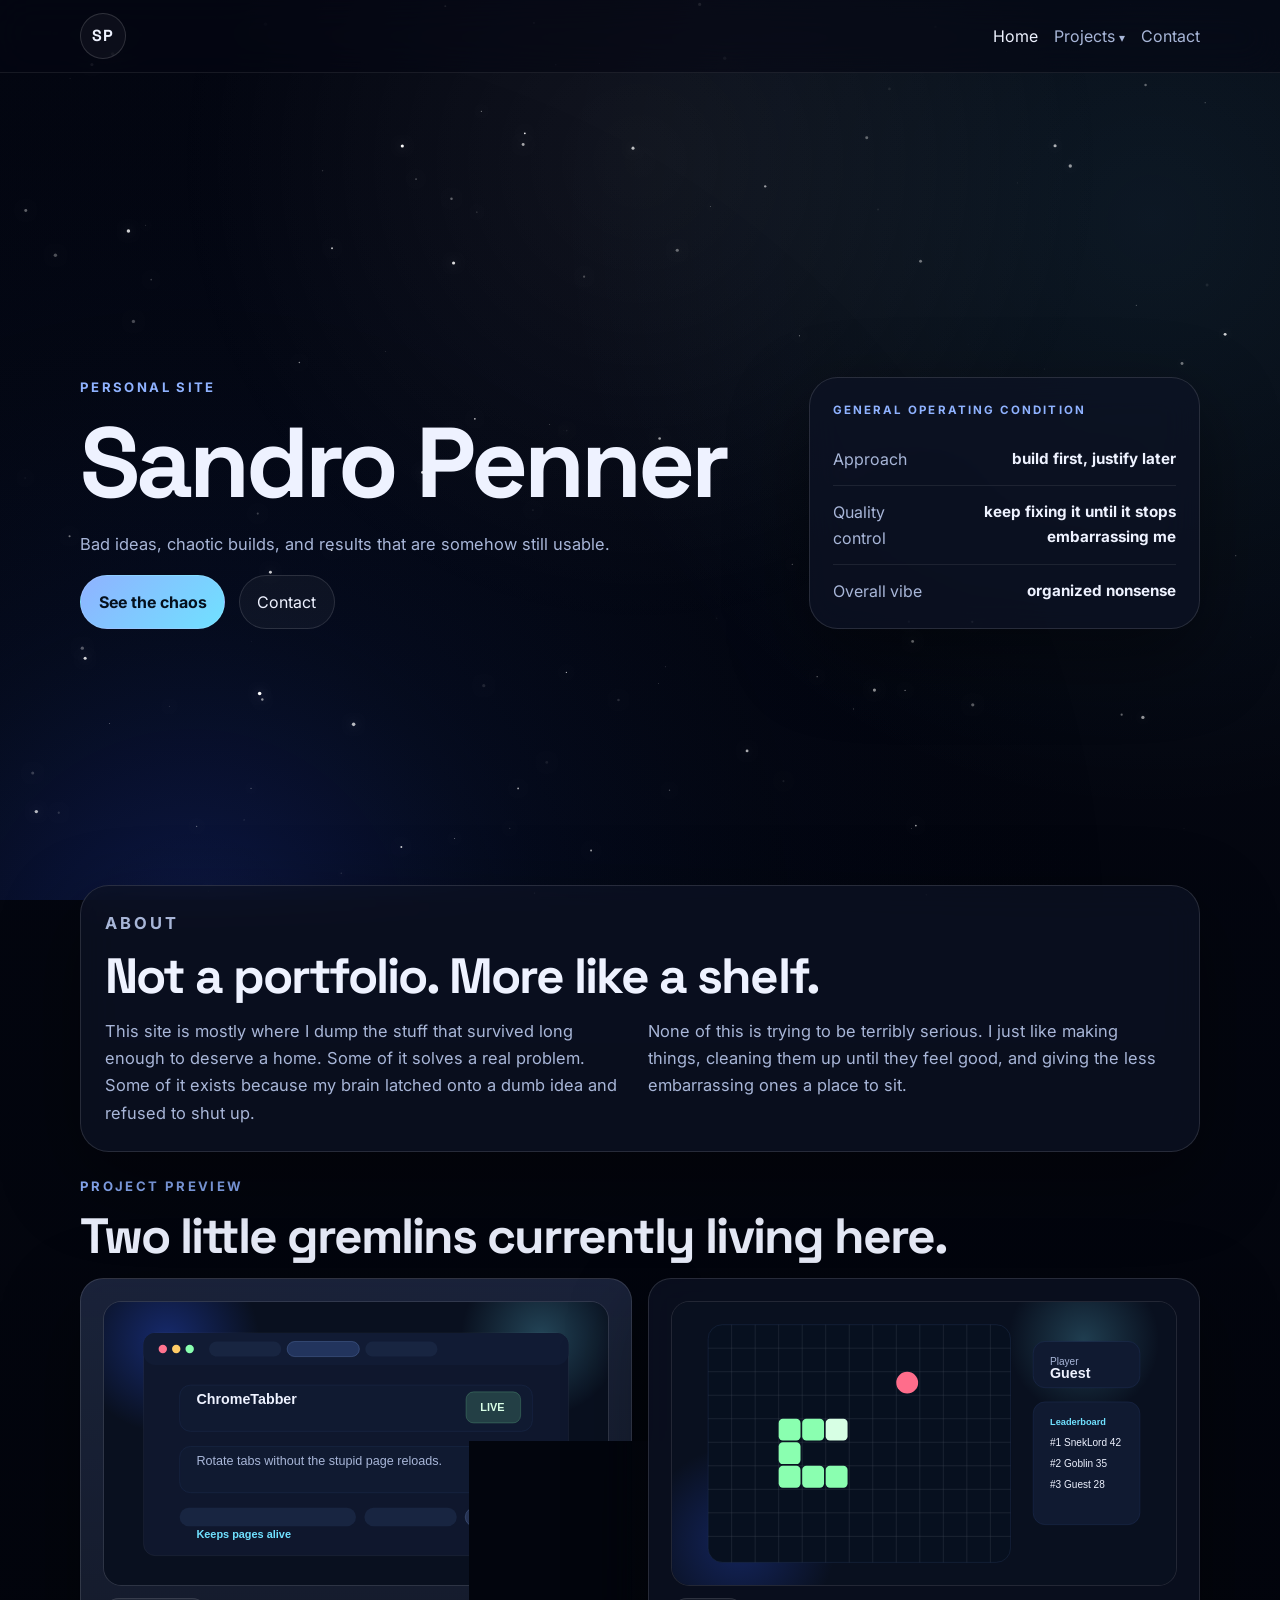
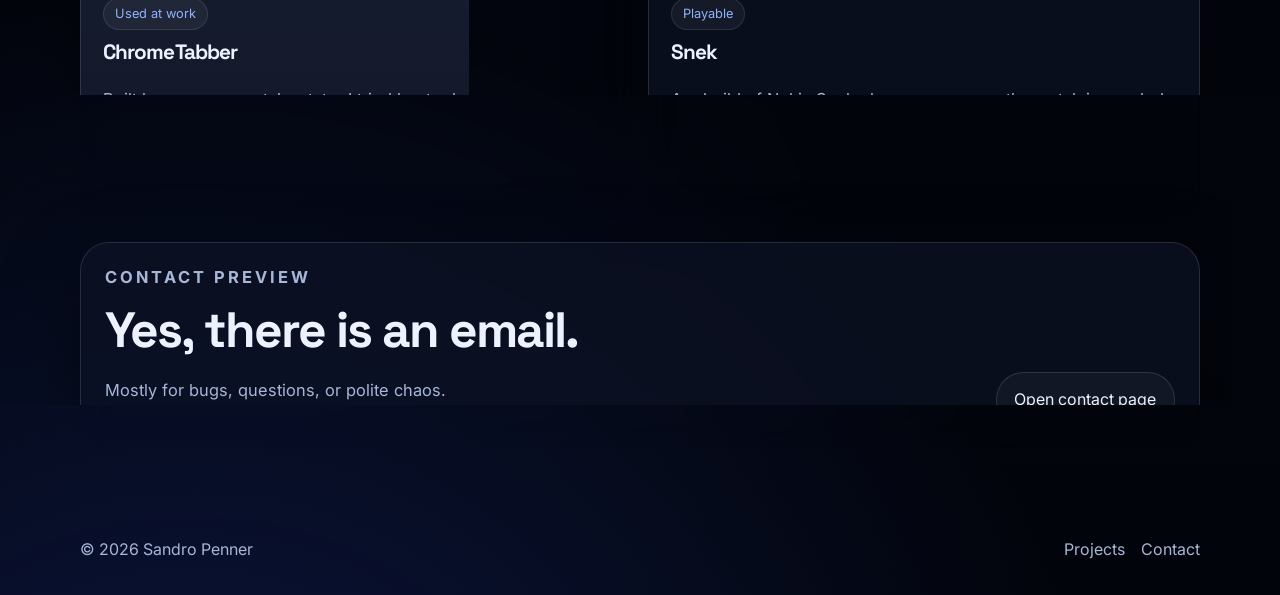
==== commit 48f3b729: "V7 Update" ====
--- a/index.html
+++ b/index.html
@@ -24,9 +24,9 @@
 
   <header class="site-header">
     <div class="container nav-wrap">
-      <a class="brand" href="index.html" aria-label="Home">SP</a>
+      <a class="brand" href="./" aria-label="Home">SP</a>
       <nav class="site-nav" aria-label="Primary navigation">
-        <a href="index.html" aria-current="page">Home</a>
+        <a href="./" aria-current="page">Home</a>
         <div class="nav-item nav-item-menu">
           <a href="projects.html">Projects <span class="nav-caret">▾</span></a>
           <div class="nav-submenu glass" role="menu" aria-label="Project links">
@@ -59,7 +59,7 @@
         <ul class="stat-list">
           <li><span>Approach</span><strong>build first, justify later</strong></li>
           <li><span>Quality control</span><strong>keep fixing it until it stops embarrassing me</strong></li>
-          <li><span>Overall vibe</span><strong>chaos dump with glass walls</strong></li>
+          <li><span>Overall vibe</span><strong>organized nonsense</strong></li>
         </ul>
       </aside>
     </section>
--- a/styles.css
+++ b/styles.css
@@ -528,6 +528,45 @@
   height: 100%;
 }
 
+
+.contact-card h2 {
+  max-width: 100%;
+  overflow-wrap: anywhere;
+  word-break: break-word;
+}
+
+.snek-shell {
+  display: grid;
+  gap: 1rem;
+}
+
+.name-card {
+  display: grid;
+  grid-template-columns: minmax(0, 1fr) minmax(280px, 420px);
+  gap: 1rem;
+  align-items: end;
+}
+
+.name-card .name-row {
+  align-items: stretch;
+}
+
+#name-note[data-state="error"] {
+  color: var(--danger);
+}
+
+.project-side-slim {
+  grid-template-columns: 1fr;
+}
+
+.leaderboard-card {
+  height: 100%;
+}
+
+.why-card {
+  margin-top: 0;
+}
+
 .project-shell {
   padding: 1.4rem;
 }
@@ -578,6 +617,7 @@
 .canvas-shell {
   position: relative;
   overflow: hidden;
+  display: flex;
   border-radius: 1.25rem;
   border: 1px solid rgba(255, 255, 255, 0.1);
   background:
@@ -588,6 +628,8 @@
 }
 
 #snake-canvas {
+  display: block;
+  flex: 1 1 auto;
   width: 100%;
   height: 100%;
   image-rendering: pixelated;
@@ -787,6 +829,7 @@
     width: 100%;
   }
 
+  .name-card,
   .name-row {
     display: grid;
     grid-template-columns: 1fr;
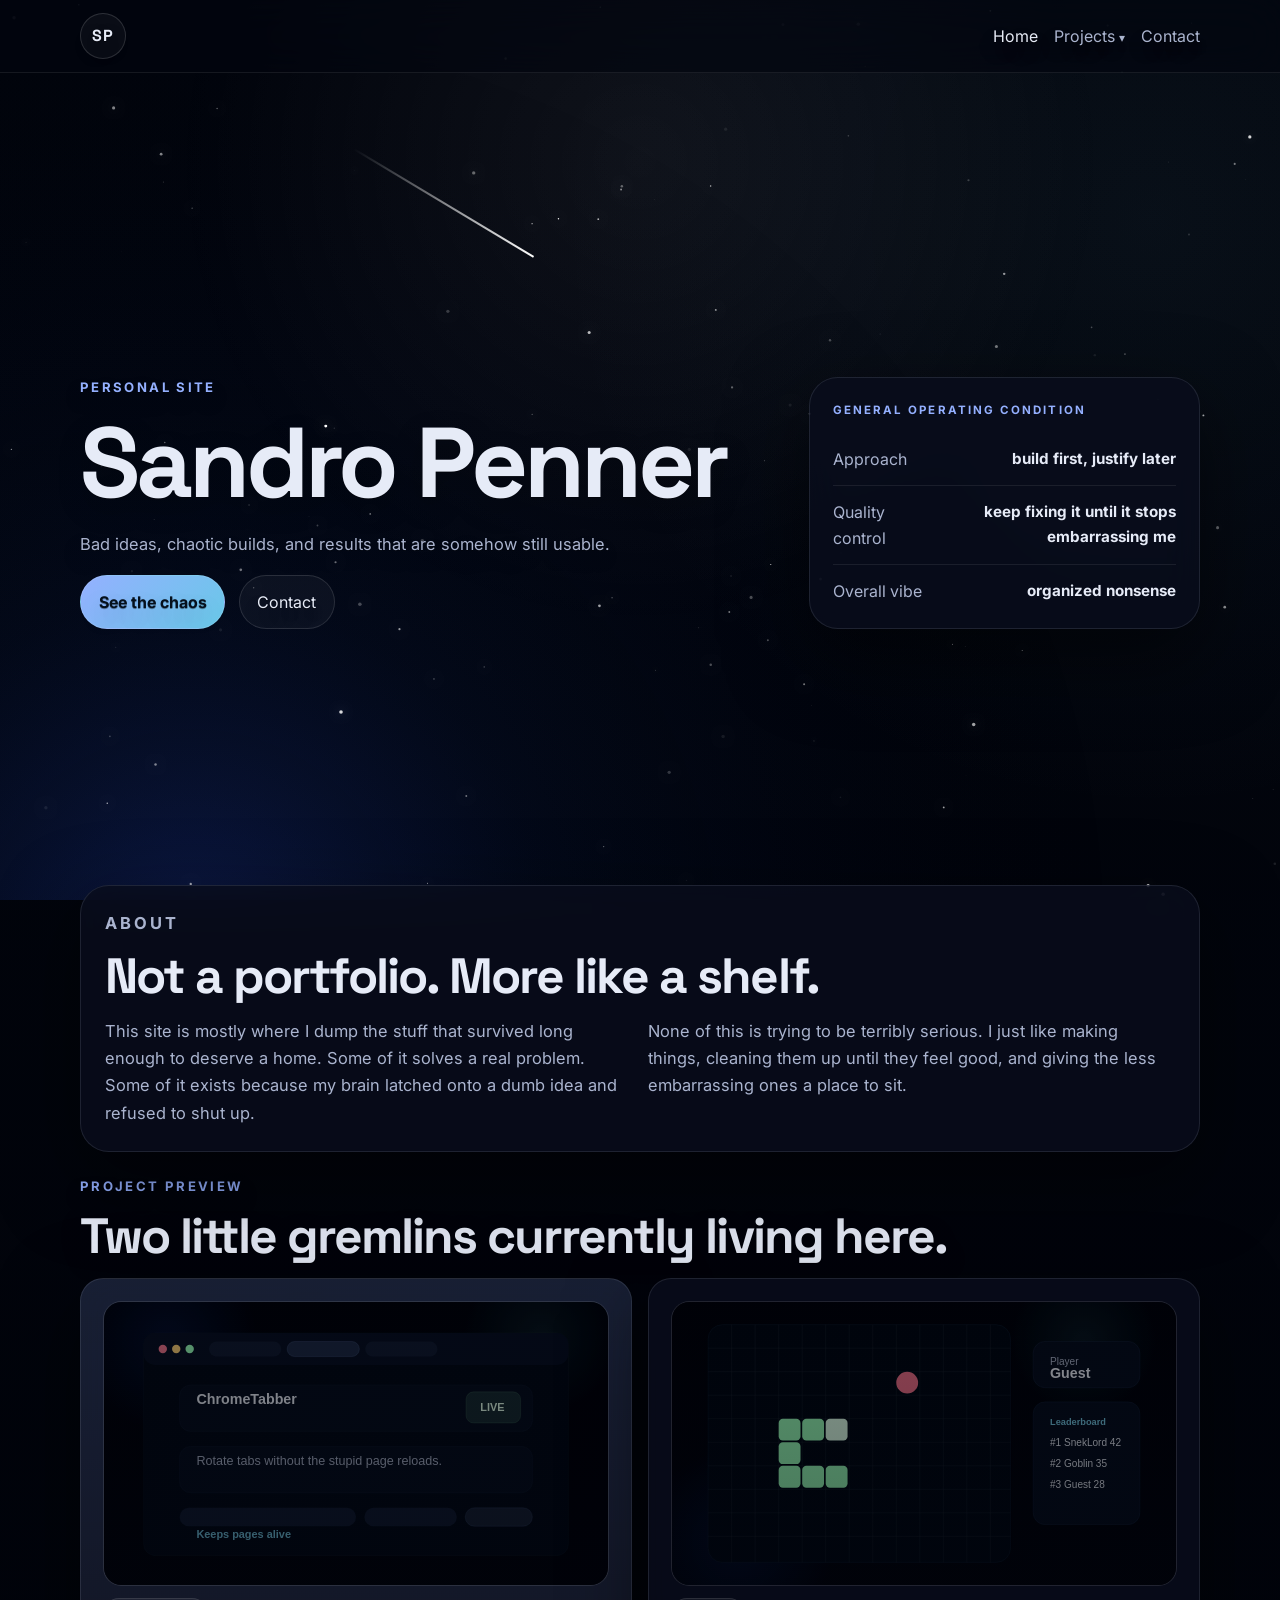
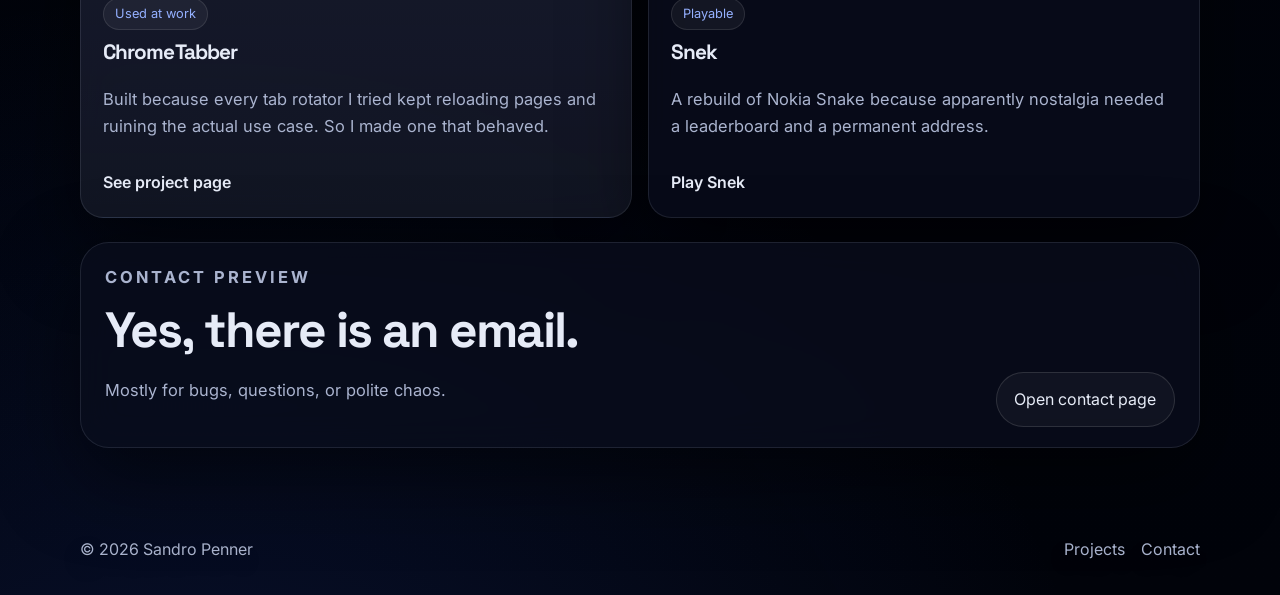
==== commit 6bff9b5a: "Import current site" ====
--- a/index.html
+++ b/index.html
@@ -17,43 +17,38 @@
   <link rel="preconnect" href="https://fonts.googleapis.com">
   <link rel="preconnect" href="https://fonts.gstatic.com" crossorigin>
   <link href="https://fonts.googleapis.com/css2?family=Inter:wght@400;500;600;700;800&family=Space+Grotesk:wght@500;700&display=swap" rel="stylesheet">
-  <link rel="stylesheet" href="styles.css">
+  <link rel="stylesheet" href="/styles.css">
 </head>
 <body data-page="home">
   <canvas id="starfield" aria-hidden="true"></canvas>
-
   <header class="site-header">
     <div class="container nav-wrap">
-      <a class="brand" href="./" aria-label="Home">SP</a>
+      <a class="brand" href="/" aria-label="Home">SP</a>
       <nav class="site-nav" aria-label="Primary navigation">
-        <a href="./" aria-current="page">Home</a>
+        <a href="/" aria-current="page">Home</a>
         <div class="nav-item nav-item-menu">
-          <a href="projects.html">Projects <span class="nav-caret">▾</span></a>
+          <a href="/projects/">Projects <span class="nav-caret">▾</span></a>
           <div class="nav-submenu glass" role="menu" aria-label="Project links">
-            <a href="projects.html" role="menuitem">All projects</a>
+            <a href="/projects/" role="menuitem">All projects</a>
             <a href="https://chromewebstore.google.com/detail/chrometabber/kibjlehehmdhligjmbafacbnnipnlppj" target="_blank" rel="noreferrer" role="menuitem">ChromeTabber ↗</a>
-            <a href="snek.html" role="menuitem">Snek</a>
+            <a href="/snek/" role="menuitem">Snek</a>
           </div>
         </div>
-        <a href="contact.html">Contact</a>
+        <a href="/contact/">Contact</a>
       </nav>
     </div>
   </header>
-
   <main>
     <section class="hero container hero-home">
-      <div class="hero-copy-block">
+      <div class="hero-copy-block page-copy-shadow">
         <p class="eyebrow">Personal site</p>
         <h1>Sandro Penner</h1>
-        <p class="hero-copy">
-          Bad ideas, chaotic builds, and results that are somehow still usable.
-        </p>
+        <p class="hero-copy">Bad ideas, chaotic builds, and results that are somehow still usable.</p>
         <div class="hero-actions">
-          <a class="button button-primary" href="projects.html">See the chaos</a>
-          <a class="button button-secondary" href="contact.html">Contact</a>
+          <a class="button button-primary" href="/projects/">See the chaos</a>
+          <a class="button button-secondary" href="/contact/">Contact</a>
         </div>
       </div>
-
       <aside class="hero-panel glass">
         <p class="panel-label">General operating condition</p>
         <ul class="stat-list">
@@ -63,7 +58,6 @@
         </ul>
       </aside>
     </section>
-
     <section class="container section-stack">
       <div class="glass section-card">
         <div class="section-heading compact">
@@ -71,51 +65,33 @@
           <h2>Not a portfolio. More like a shelf.</h2>
         </div>
         <div class="two-col relaxed-copy">
-          <p>
-            This site is mostly where I dump the stuff that survived long enough to deserve a home.
-            Some of it solves a real problem. Some of it exists because my brain latched onto a dumb idea and refused to shut up.
-          </p>
-          <p>
-            None of this is trying to be terribly serious. I just like making things, cleaning them up until they feel good,
-            and giving the less embarrassing ones a place to sit.
-          </p>
+          <p>This site is mostly where I dump the stuff that survived long enough to deserve a home. Some of it solves a real problem. Some of it exists because my brain latched onto a dumb idea and refused to shut up.</p>
+          <p>None of this is trying to be terribly serious. I just like making things, cleaning them up until they feel good, and giving the less embarrassing ones a place to sit.</p>
         </div>
       </div>
     </section>
-
     <section class="container section-stack">
-      <div class="section-heading compact">
+      <div class="section-heading compact page-copy-shadow">
         <p class="eyebrow">Project preview</p>
         <h2>Two little gremlins currently living here.</h2>
       </div>
       <div class="project-preview-grid compact-grid">
-        <a class="glass preview-card preview-feature" href="projects.html">
-          <div class="preview-art frame-art">
-            <img src="chrometabber-preview.svg" alt="Stylized preview of the ChromeTabber extension UI.">
-          </div>
+        <a class="glass preview-card preview-feature" href="/projects/">
+          <div class="preview-art frame-art preview-darken"><img src="/chrometabber-preview.svg" alt="Stylized preview of the ChromeTabber extension UI."></div>
           <span class="preview-tag">Used at work</span>
           <h3>ChromeTabber</h3>
-          <p>
-            Built because every tab rotator I tried kept reloading pages and ruining the actual use case.
-            So I made one that behaved.
-          </p>
+          <p>Built because every tab rotator I tried kept reloading pages and ruining the actual use case. So I made one that behaved.</p>
           <span class="preview-link">See project page</span>
         </a>
-
-        <a class="glass preview-card" href="snek.html">
-          <div class="preview-art frame-art">
-            <img src="snek-preview.svg" alt="Stylized preview of the Snek game board and leaderboard.">
-          </div>
+        <a class="glass preview-card" href="/snek/">
+          <div class="preview-art frame-art preview-darken"><img src="/snek-preview.svg" alt="Stylized preview of the Snek game board and leaderboard."></div>
           <span class="preview-tag">Playable</span>
           <h3>Snek</h3>
-          <p>
-            A rebuild of Nokia Snake because apparently nostalgia needed a leaderboard and a permanent address.
-          </p>
+          <p>A rebuild of Nokia Snake because apparently nostalgia needed a leaderboard and a permanent address.</p>
           <span class="preview-link">Play Snek</span>
         </a>
       </div>
     </section>
-
     <section class="container section-stack">
       <div class="glass section-card slim-card">
         <div class="section-heading compact">
@@ -123,23 +99,18 @@
           <h2>Yes, there is an email.</h2>
         </div>
         <div class="contact-preview-row">
-          <p class="hero-copy narrow">Mostly for bugs, questions, or polite chaos.</p>
-          <a class="button button-secondary" href="contact.html">Open contact page</a>
+          <p class="hero-copy narrow" data-rotate-options="Mostly for bugs, questions, or polite chaos.||Probably not for business jargon.||Also acceptable: weird ideas that accidentally became projects.">Mostly for bugs, questions, or polite chaos.</p>
+          <a class="button button-secondary" href="/contact/">Open contact page</a>
         </div>
       </div>
     </section>
   </main>
-
   <footer class="site-footer">
     <div class="container footer-wrap">
       <p>© <span id="year"></span> Sandro Penner</p>
-      <div class="footer-links">
-        <a href="projects.html">Projects</a>
-        <a href="contact.html">Contact</a>
-      </div>
+      <div class="footer-links"><a href="/projects/">Projects</a><a href="/contact/">Contact</a></div>
     </div>
   </footer>
-
-  <script src="scripts.js"></script>
+  <script src="/scripts.js"></script>
 </body>
-</html>
+</html>
--- a/styles.css
+++ b/styles.css
@@ -1,17 +1,17 @@
 :root {
-  --bg: #040712;
-  --bg-deep: #02040b;
-  --panel: rgba(13, 18, 36, 0.72);
-  --panel-strong: rgba(16, 22, 42, 0.84);
-  --panel-soft: rgba(255, 255, 255, 0.05);
-  --panel-border: rgba(255, 255, 255, 0.12);
-  --text: #eef2ff;
-  --muted: #a8b6d8;
-  --accent: #8fb2ff;
-  --accent-2: #70e1ff;
-  --success: #89ffb0;
-  --danger: #ff7f96;
-  --shadow: 0 28px 80px rgba(0, 0, 0, 0.42);
+  --bg: #02050d;
+  --bg-deep: #01030a;
+  --panel: rgba(9, 14, 29, 0.78);
+  --panel-strong: rgba(11, 18, 34, 0.9);
+  --panel-soft: rgba(195, 208, 240, 0.045);
+  --panel-border: rgba(214, 224, 245, 0.11);
+  --text: #e6ebf7;
+  --muted: #aab4cf;
+  --accent: #94b0ff;
+  --accent-2: #69c8e8;
+  --success: #87f3ab;
+  --danger: #ff7d98;
+  --shadow: 0 28px 80px rgba(0, 0, 0, 0.5);
   --container: 1120px;
   --radius-lg: 1.8rem;
   --radius-md: 1.2rem;
@@ -28,14 +28,22 @@
   scroll-behavior: smooth;
 }
 
+html,
+body {
+  min-height: 100%;
+  color-scheme: dark;
+}
+
 body {
   margin: 0;
   min-height: 100vh;
+  display: flex;
+  flex-direction: column;
   font-family: "Inter", Arial, sans-serif;
   color: var(--text);
   background:
-    radial-gradient(circle at 15% 115%, rgba(47, 90, 255, 0.22), transparent 34%),
-    radial-gradient(circle at 90% 10%, rgba(112, 225, 255, 0.08), transparent 26%),
+    radial-gradient(circle at 15% 115%, rgba(35, 67, 182, 0.22), transparent 34%),
+    radial-gradient(circle at 90% 10%, rgba(92, 153, 182, 0.07), transparent 26%),
     linear-gradient(180deg, var(--bg) 0%, var(--bg-deep) 100%);
   line-height: 1.65;
 }
@@ -74,6 +82,7 @@
 }
 
 main {
+  flex: 1 0 auto;
   padding: 4.5rem 0 3rem;
 }
 
@@ -110,8 +119,8 @@
   top: 0;
   z-index: 20;
   border-bottom: 1px solid rgba(255, 255, 255, 0.08);
-  background: rgba(4, 7, 18, 0.56);
-  backdrop-filter: blur(18px);
+  background: rgba(3, 6, 16, 0.62);
+  backdrop-filter: blur(20px);
 }
 
 .nav-wrap,
@@ -149,6 +158,27 @@
   background: rgba(255, 255, 255, 0.08);
 }
 
+.brand,
+.site-nav a,
+.page-copy-shadow,
+.page-copy-shadow h1,
+.page-copy-shadow h2,
+.page-copy-shadow p,
+.page-copy-shadow .eyebrow,
+.site-footer p,
+.site-footer a {
+  text-shadow: 0 1px 0 rgba(0,0,0,0.35), 0 10px 28px rgba(0, 0, 0, 0.24);
+}
+
+.nav-item-menu::after {
+  content: "";
+  position: absolute;
+  left: -0.35rem;
+  right: -0.35rem;
+  top: 100%;
+  height: 1rem;
+}
+
 .site-nav {
   display: flex;
   flex-wrap: wrap;
@@ -189,7 +219,7 @@
 
 .nav-submenu {
   position: absolute;
-  top: calc(100% + 0.55rem);
+  top: calc(100% + 0.16rem);
   left: 0;
   min-width: 15rem;
   padding: 0.55rem;
@@ -217,7 +247,8 @@
 }
 
 .nav-item-menu:hover .nav-submenu,
-.nav-item-menu:focus-within .nav-submenu {
+.nav-item-menu:focus-within .nav-submenu,
+.nav-item-menu.nav-open .nav-submenu {
   opacity: 1;
   pointer-events: auto;
   transform: translateY(0);
@@ -484,10 +515,23 @@
 
 .preview-art,
 .portal-art {
+  position: relative;
   overflow: hidden;
   border-radius: 1.15rem;
   border: 1px solid rgba(255, 255, 255, 0.08);
   background: rgba(255, 255, 255, 0.03);
+}
+
+.preview-darken::after {
+  content: "";
+  position: absolute;
+  inset: 0;
+  background: linear-gradient(180deg, rgba(2, 6, 16, 0.04), rgba(2, 6, 16, 0.28));
+  pointer-events: none;
+}
+
+.preview-darken img {
+  filter: brightness(0.62) saturate(0.82) contrast(1.05);
 }
 
 .frame-art img {
@@ -535,6 +579,11 @@
   word-break: break-word;
 }
 
+.contact-card-email h2 {
+  font-size: clamp(1.65rem, 4vw, 2.5rem);
+  line-height: 1.02;
+}
+
 .snek-shell {
   display: grid;
   gap: 1rem;
@@ -561,6 +610,8 @@
 
 .leaderboard-card {
   height: 100%;
+  display: grid;
+  grid-template-rows: auto 1fr;
 }
 
 .why-card {
@@ -573,7 +624,7 @@
 
 .project-layout {
   grid-template-columns: minmax(0, 1.5fr) minmax(280px, 0.85fr);
-  align-items: start;
+  align-items: stretch;
 }
 
 .game-panel,
@@ -583,6 +634,7 @@
 }
 
 .game-panel {
+  height: 100%;
   padding: 1rem;
 }
 
@@ -617,19 +669,18 @@
 .canvas-shell {
   position: relative;
   overflow: hidden;
-  display: flex;
+  display: block;
   border-radius: 1.25rem;
   border: 1px solid rgba(255, 255, 255, 0.1);
   background:
-    radial-gradient(circle at top left, rgba(143, 178, 255, 0.12), transparent 38%),
-    #07101f;
+    radial-gradient(circle at top left, rgba(120, 150, 255, 0.08), transparent 38%),
+    #050c18;
   aspect-ratio: 4 / 3;
   margin-bottom: 1rem;
 }
 
 #snake-canvas {
   display: block;
-  flex: 1 1 auto;
   width: 100%;
   height: 100%;
   image-rendering: pixelated;
@@ -652,6 +703,7 @@
 .project-side {
   display: grid;
   gap: 1rem;
+  height: 100%;
 }
 
 .side-card {
@@ -676,6 +728,11 @@
 .leaderboard {
   display: grid;
   gap: 0.65rem;
+  align-content: start;
+}
+
+.leaderboard-fill {
+  min-height: 100%;
 }
 
 .score-row {
@@ -733,6 +790,19 @@
   max-width: 900px;
 }
 
+.contact-main {
+  display: grid;
+  align-content: center;
+}
+
+.contact-stack-tight {
+  margin-bottom: 0.5rem;
+}
+
+.contact-intro {
+  padding-bottom: 2.2rem;
+}
+
 .footer-links {
   display: flex;
   flex-wrap: wrap;
@@ -741,6 +811,7 @@
 
 .site-footer {
   padding: 1rem 0 2rem;
+  flex-shrink: 0;
 }
 
 .site-footer p {
@@ -777,6 +848,10 @@
     grid-template-columns: repeat(2, minmax(0, 1fr));
   }
 
+  .contact-main {
+    align-content: start;
+  }
+
   .mobile-pad {
     display: grid;
   }
@@ -797,6 +872,10 @@
   .site-nav {
     gap: 0.75rem;
     align-items: flex-start;
+  }
+
+  .nav-item-menu::after {
+    display: none;
   }
 
   .nav-submenu {
@@ -834,4 +913,8 @@
     display: grid;
     grid-template-columns: 1fr;
   }
-}
+
+  .contact-card-email h2 {
+    font-size: clamp(1.4rem, 7vw, 2rem);
+  }
+}
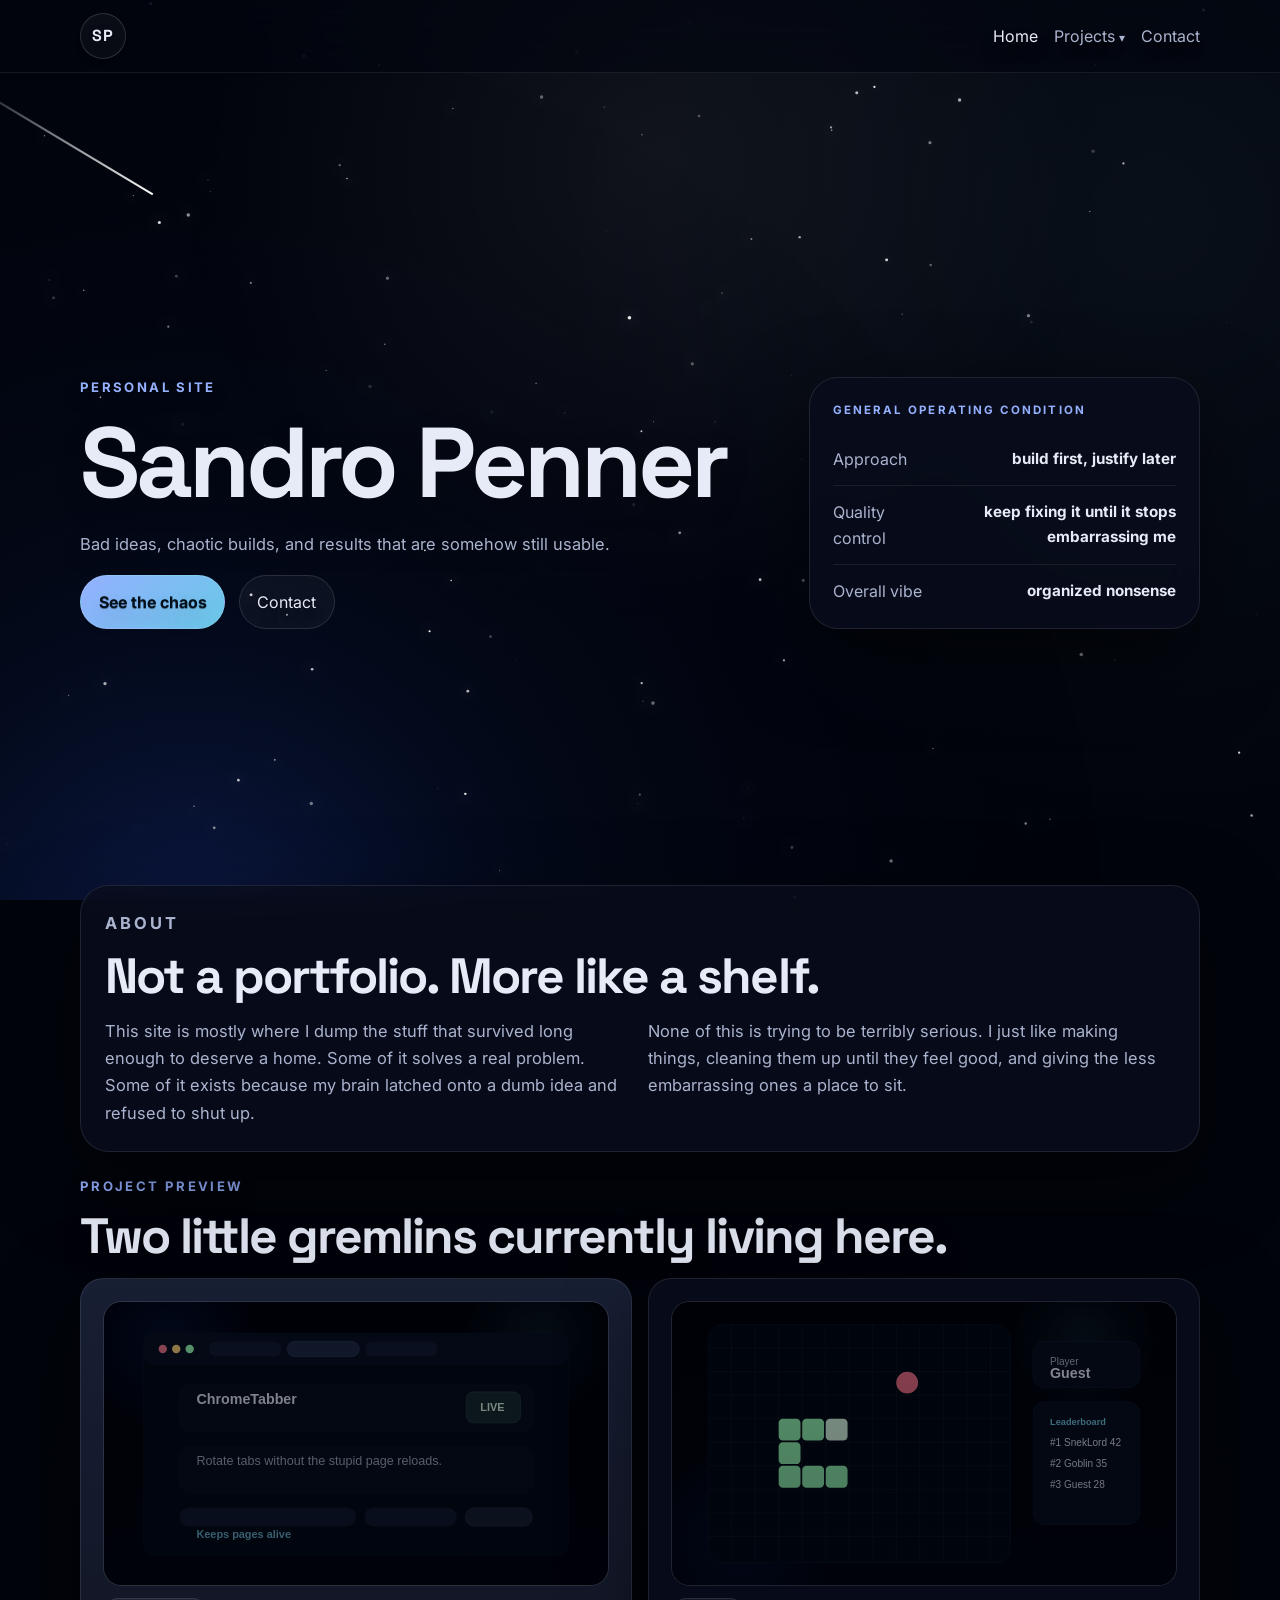
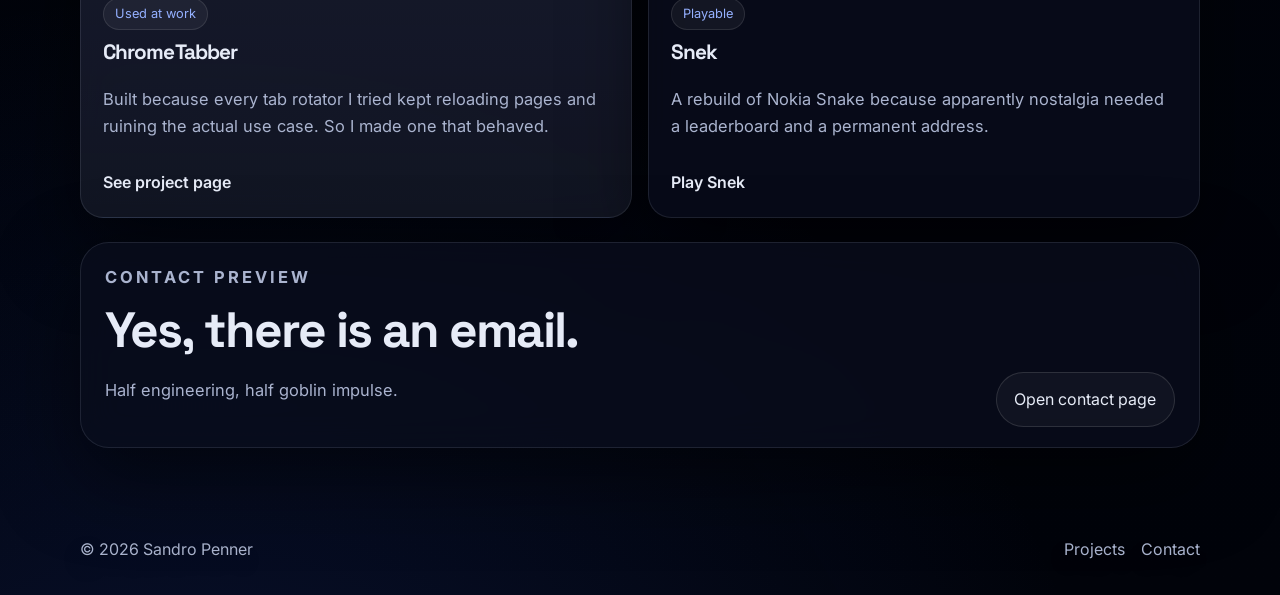
==== commit ebde3c5b: "Refactor site scripts/styles, fix per-name local best scores, and add lightweight smoke checks" ====
--- a/index.html
+++ b/index.html
@@ -17,7 +17,8 @@
   <link rel="preconnect" href="https://fonts.googleapis.com">
   <link rel="preconnect" href="https://fonts.gstatic.com" crossorigin>
   <link href="https://fonts.googleapis.com/css2?family=Inter:wght@400;500;600;700;800&family=Space+Grotesk:wght@500;700&display=swap" rel="stylesheet">
-  <link rel="stylesheet" href="/styles.css">
+  <link rel="stylesheet" href="/css/base.css">
+  <link rel="stylesheet" href="/css/site.css">
 </head>
 <body data-page="home">
   <canvas id="starfield" aria-hidden="true"></canvas>
@@ -111,6 +112,8 @@
       <div class="footer-links"><a href="/projects/">Projects</a><a href="/contact/">Contact</a></div>
     </div>
   </footer>
-  <script src="/scripts.js"></script>
+  <script src="/js/starfield.js" defer></script>
+  <script src="/js/rotating-text.js" defer></script>
+  <script src="/js/core.js" defer></script>
 </body>
-</html>+</html>
--- a/css/base.css
+++ b/css/base.css
@@ -0,0 +1,115 @@
+:root {
+  --bg: #02050d;
+  --bg-deep: #01030a;
+  --panel: rgba(9, 14, 29, 0.78);
+  --panel-strong: rgba(11, 18, 34, 0.9);
+  --panel-soft: rgba(195, 208, 240, 0.045);
+  --panel-border: rgba(214, 224, 245, 0.11);
+  --text: #e6ebf7;
+  --muted: #aab4cf;
+  --accent: #94b0ff;
+  --accent-2: #69c8e8;
+  --success: #87f3ab;
+  --danger: #ff7d98;
+  --shadow: 0 28px 80px rgba(0, 0, 0, 0.5);
+  --container: 1120px;
+  --radius-lg: 1.8rem;
+  --radius-md: 1.2rem;
+  --transition: 180ms ease;
+}
+
+*,
+*::before,
+*::after {
+  box-sizing: border-box;
+}
+
+html {
+  scroll-behavior: smooth;
+}
+
+html,
+body {
+  min-height: 100%;
+  color-scheme: dark;
+}
+
+body {
+  margin: 0;
+  min-height: 100vh;
+  display: flex;
+  flex-direction: column;
+  font-family: "Inter", Arial, sans-serif;
+  color: var(--text);
+  background:
+    radial-gradient(circle at 15% 115%, rgba(35, 67, 182, 0.22), transparent 34%),
+    radial-gradient(circle at 90% 10%, rgba(92, 153, 182, 0.07), transparent 26%),
+    linear-gradient(180deg, var(--bg) 0%, var(--bg-deep) 100%);
+  line-height: 1.65;
+}
+
+body::after {
+  content: "";
+  position: fixed;
+  inset: 0;
+  background: radial-gradient(circle at 50% 18%, rgba(255, 255, 255, 0.06), transparent 48%);
+  pointer-events: none;
+  z-index: -1;
+}
+
+a,
+button,
+input {
+  font: inherit;
+}
+
+img,
+canvas {
+  display: block;
+}
+
+img {
+  max-width: 100%;
+}
+
+button {
+  border: 0;
+  cursor: pointer;
+}
+
+canvas {
+  max-width: 100%;
+}
+
+main {
+  flex: 1 0 auto;
+  padding: 4.5rem 0 3rem;
+}
+
+#starfield {
+  position: fixed;
+  inset: 0;
+  width: 100%;
+  height: 100%;
+  z-index: -2;
+}
+
+.container {
+  width: min(calc(100% - 2rem), var(--container));
+  margin: 0 auto;
+}
+
+.glass,
+.glass-inset {
+  border: 1px solid var(--panel-border);
+  box-shadow: var(--shadow);
+  backdrop-filter: blur(18px);
+}
+
+.glass {
+  background: var(--panel);
+}
+
+.glass-inset {
+  background: rgba(255, 255, 255, 0.035);
+}
--- a/css/site.css
+++ b/css/site.css
@@ -0,0 +1,591 @@
+.site-header {
+  position: sticky;
+  top: 0;
+  z-index: 20;
+  border-bottom: 1px solid rgba(255, 255, 255, 0.08);
+  background: rgba(3, 6, 16, 0.62);
+  backdrop-filter: blur(20px);
+}
+
+.nav-wrap,
+.footer-wrap {
+  display: flex;
+  align-items: center;
+  justify-content: space-between;
+  gap: 1rem;
+}
+
+.nav-wrap {
+  min-height: 4.5rem;
+}
+
+.brand {
+  display: inline-grid;
+  place-items: center;
+  width: 2.9rem;
+  height: 2.9rem;
+  border-radius: 999px;
+  border: 1px solid rgba(255, 255, 255, 0.14);
+  background: rgba(255, 255, 255, 0.04);
+  color: var(--text);
+  text-decoration: none;
+  font-family: "Space Grotesk", sans-serif;
+  font-weight: 700;
+  letter-spacing: 0.08em;
+  transition: transform var(--transition), border-color var(--transition), background-color var(--transition);
+}
+
+.brand:hover,
+.brand:focus-visible {
+  transform: translateY(-1px);
+  border-color: rgba(255, 255, 255, 0.28);
+  background: rgba(255, 255, 255, 0.08);
+}
+
+.brand,
+.site-nav a,
+.page-copy-shadow,
+.page-copy-shadow h1,
+.page-copy-shadow h2,
+.page-copy-shadow p,
+.page-copy-shadow .eyebrow,
+.site-footer p,
+.site-footer a {
+  text-shadow: 0 1px 0 rgba(0,0,0,0.35), 0 10px 28px rgba(0, 0, 0, 0.24);
+}
+
+.nav-item-menu::after {
+  content: "";
+  position: absolute;
+  left: -0.35rem;
+  right: -0.35rem;
+  top: 100%;
+  height: 1rem;
+}
+
+.site-nav {
+  display: flex;
+  flex-wrap: wrap;
+  align-items: center;
+  gap: 1rem;
+}
+
+.site-nav > a,
+.site-nav .nav-item > a,
+.site-footer a {
+  color: var(--muted);
+  text-decoration: none;
+  transition: color var(--transition);
+}
+
+.site-nav a:hover,
+.site-nav a:focus-visible,
+.site-footer a:hover,
+.site-footer a:focus-visible,
+.nav-item:hover > a,
+.nav-item:focus-within > a {
+  color: var(--text);
+}
+
+.site-nav a[aria-current="page"] {
+  color: var(--text);
+}
+
+.nav-item {
+  position: relative;
+  display: flex;
+  align-items: center;
+}
+
+.nav-caret {
+  font-size: 0.72rem;
+}
+
+.nav-submenu {
+  position: absolute;
+  top: calc(100% + 0.16rem);
+  left: 0;
+  min-width: 15rem;
+  padding: 0.55rem;
+  border-radius: 1rem;
+  display: grid;
+  gap: 0.2rem;
+  opacity: 0;
+  pointer-events: none;
+  transform: translateY(8px);
+  transition: opacity var(--transition), transform var(--transition);
+}
+
+.nav-submenu a {
+  display: block;
+  padding: 0.6rem 0.75rem;
+  border-radius: 0.8rem;
+  color: var(--muted);
+  text-decoration: none;
+}
+
+.nav-submenu a:hover,
+.nav-submenu a:focus-visible {
+  background: rgba(255, 255, 255, 0.05);
+  color: var(--text);
+}
+
+.nav-item-menu:hover .nav-submenu,
+.nav-item-menu:focus-within .nav-submenu,
+.nav-item-menu.nav-open .nav-submenu {
+  opacity: 1;
+  pointer-events: auto;
+  transform: translateY(0);
+}
+
+.hero,
+.page-intro {
+  display: grid;
+  gap: 1.5rem;
+  align-items: center;
+  padding: 3rem 0 4.5rem;
+}
+
+.hero {
+  grid-template-columns: minmax(0, 1.35fr) minmax(280px, 0.75fr);
+}
+
+.hero-home {
+  min-height: calc(100vh - 10rem);
+}
+
+.hero-copy-block,
+.hero-panel,
+.section-card,
+.project-shell,
+.portal-card {
+  border-radius: var(--radius-lg);
+}
+
+.hero-panel,
+.section-card,
+.project-shell {
+  padding: 1.5rem;
+}
+
+.eyebrow,
+.panel-label {
+  margin: 0 0 0.8rem;
+  color: var(--accent);
+  font-size: 0.82rem;
+  font-weight: 700;
+  letter-spacing: 0.18em;
+  text-transform: uppercase;
+}
+
+.panel-label {
+  font-size: 0.72rem;
+}
+
+h1,
+h2,
+h3,
+p,
+ul {
+  margin-top: 0;
+}
+
+h1,
+h2,
+h3 {
+  font-family: "Space Grotesk", sans-serif;
+  line-height: 1.05;
+  letter-spacing: -0.04em;
+}
+
+h1 {
+  margin-bottom: 1rem;
+  font-size: clamp(3.15rem, 10vw, 6.2rem);
+}
+
+h2 {
+  margin-bottom: 0.65rem;
+  font-size: clamp(2rem, 4.5vw, 3.1rem);
+}
+
+h3 {
+  margin-bottom: 0.65rem;
+  font-size: 1.3rem;
+}
+
+.hero-copy,
+.section-card p,
+.project-shell p,
+.preview-card p,
+.side-card p,
+.portal-card p,
+.contact-card p {
+  color: var(--muted);
+  font-size: 1.03rem;
+}
+
+.hero-copy.narrow {
+  max-width: 44rem;
+}
+
+.hero-actions,
+.control-row,
+.pill-row,
+.name-row,
+.contact-preview-row {
+  display: flex;
+  flex-wrap: wrap;
+  gap: 0.85rem;
+}
+
+.button {
+  display: inline-flex;
+  align-items: center;
+  justify-content: center;
+  min-height: 3rem;
+  padding: 0.82rem 1.1rem;
+  border-radius: 999px;
+  border: 1px solid rgba(255, 255, 255, 0.12);
+  text-decoration: none;
+  transition: transform var(--transition), background-color var(--transition), border-color var(--transition), color var(--transition);
+}
+
+.button:hover,
+.button:focus-visible {
+  transform: translateY(-1px);
+}
+
+.button-primary {
+  background: linear-gradient(135deg, var(--accent), var(--accent-2));
+  color: #05101d;
+  font-weight: 700;
+}
+
+.button-secondary {
+  background: rgba(255, 255, 255, 0.04);
+  color: var(--text);
+}
+
+.section-stack {
+  margin-bottom: 1.5rem;
+}
+
+.section-heading {
+  margin-bottom: 1.35rem;
+}
+
+.section-heading.compact {
+  margin-bottom: 1rem;
+}
+
+.two-col,
+.project-layout,
+.notes-grid,
+.project-preview-grid,
+.project-portal-grid,
+.contact-grid {
+  display: grid;
+  gap: 1rem;
+}
+
+.two-col {
+  grid-template-columns: repeat(2, minmax(0, 1fr));
+}
+
+.relaxed-copy p {
+  margin-bottom: 0;
+}
+
+.project-preview-grid {
+  grid-template-columns: repeat(2, minmax(0, 1fr));
+}
+
+.preview-card,
+.portal-card,
+.contact-card {
+  display: flex;
+  flex-direction: column;
+  gap: 0.75rem;
+  padding: 1.35rem;
+  border-radius: 1.45rem;
+  color: inherit;
+  text-decoration: none;
+  transition: transform var(--transition), border-color var(--transition), background-color var(--transition);
+}
+
+.preview-card:hover,
+.preview-card:focus-visible,
+.portal-card:hover,
+.portal-card:focus-visible,
+.contact-card:hover,
+.contact-card:focus-visible {
+  transform: translateY(-3px);
+  border-color: rgba(255, 255, 255, 0.2);
+  background: rgba(16, 22, 42, 0.86);
+}
+
+.preview-feature {
+  background:
+    linear-gradient(180deg, rgba(143, 178, 255, 0.12), rgba(255, 255, 255, 0.04)),
+    var(--panel);
+}
+
+.preview-tag,
+.preview-link,
+.portal-link,
+.pill {
+  display: inline-flex;
+  align-items: center;
+  width: fit-content;
+  border-radius: 999px;
+}
+
+.preview-tag,
+.pill {
+  padding: 0.28rem 0.7rem;
+  border: 1px solid rgba(255, 255, 255, 0.1);
+  color: var(--accent);
+  background: rgba(255, 255, 255, 0.05);
+  font-size: 0.8rem;
+}
+
+.preview-link,
+.portal-link {
+  margin-top: auto;
+  color: var(--text);
+  font-weight: 600;
+}
+
+.hero-panel {
+  padding: 1.45rem;
+}
+
+.stat-list,
+.detail-list {
+  margin: 0;
+  padding-left: 1.15rem;
+}
+
+.tight-list li + li {
+  margin-top: 0.3rem;
+}
+
+.stat-list {
+  list-style: none;
+  padding-left: 0;
+}
+
+.stat-list li {
+  display: flex;
+  justify-content: space-between;
+  gap: 1rem;
+  padding: 0.8rem 0;
+  border-bottom: 1px solid rgba(255, 255, 255, 0.08);
+}
+
+.stat-list li:last-child {
+  border-bottom: 0;
+  padding-bottom: 0;
+}
+
+.stat-list span {
+  color: var(--muted);
+}
+
+.stat-list strong {
+  font-size: 0.95rem;
+  text-align: right;
+}
+
+.preview-art,
+.portal-art {
+  position: relative;
+  overflow: hidden;
+  border-radius: 1.15rem;
+  border: 1px solid rgba(255, 255, 255, 0.08);
+  background: rgba(255, 255, 255, 0.03);
+}
+
+.preview-darken::after {
+  content: "";
+  position: absolute;
+  inset: 0;
+  background: linear-gradient(180deg, rgba(2, 6, 16, 0.04), rgba(2, 6, 16, 0.28));
+  pointer-events: none;
+}
+
+.preview-darken img {
+  filter: brightness(0.62) saturate(0.82) contrast(1.05);
+}
+
+.frame-art img {
+  width: 100%;
+  height: 100%;
+  object-fit: cover;
+}
+
+.preview-art {
+  aspect-ratio: 16 / 9;
+}
+
+.large-art {
+  aspect-ratio: 16 / 10;
+}
+
+.contact-preview-row {
+  align-items: center;
+  justify-content: space-between;
+}
+
+.slim-card {
+  padding-block: 1.3rem;
+}
+
+.project-portal-grid {
+  grid-template-columns: repeat(2, minmax(0, 1fr));
+}
+
+.portal-card {
+  min-height: 100%;
+}
+
+.portal-copy {
+  display: flex;
+  flex-direction: column;
+  gap: 0.7rem;
+  height: 100%;
+}
+
+
+.contact-card h2 {
+  max-width: 100%;
+  overflow-wrap: anywhere;
+  word-break: break-word;
+}
+
+.contact-card-email h2 {
+  font-size: clamp(1.65rem, 4vw, 2.5rem);
+  line-height: 1.02;
+}
+
+.contact-grid {
+  grid-template-columns: repeat(2, minmax(0, 1fr));
+}
+
+.single-focus {
+  max-width: 900px;
+}
+
+.contact-main {
+  display: grid;
+  align-content: center;
+}
+
+.contact-stack-tight {
+  margin-bottom: 0.5rem;
+}
+
+.contact-intro {
+  padding-bottom: 2.2rem;
+}
+
+.footer-links {
+  display: flex;
+  flex-wrap: wrap;
+  gap: 1rem;
+}
+
+.site-footer {
+  padding: 1rem 0 2rem;
+  flex-shrink: 0;
+}
+
+.site-footer p {
+  margin-bottom: 0;
+  color: var(--muted);
+}
+
+input:focus-visible,
+button:focus-visible,
+a:focus-visible {
+  outline: 2px solid rgba(143, 178, 255, 0.85);
+  outline-offset: 3px;
+}
+
+@media (max-width: 980px) {
+  .hero,
+  .project-layout,
+  .project-preview-grid,
+  .project-portal-grid,
+  .two-col,
+  .contact-grid {
+    grid-template-columns: 1fr;
+  }
+
+  .hero {
+    padding-top: 2rem;
+  }
+
+  .hero-home {
+    min-height: auto;
+  }
+
+  .contact-main {
+    align-content: start;
+  }
+
+}
+
+@media (max-width: 680px) {
+  main {
+    padding-top: 3rem;
+  }
+
+  .nav-wrap,
+  .footer-wrap,
+  .contact-preview-row {
+    flex-direction: column;
+    align-items: flex-start;
+  }
+
+  .site-nav {
+    gap: 0.75rem;
+    align-items: flex-start;
+  }
+
+  .nav-item-menu::after {
+    display: none;
+  }
+
+  .nav-submenu {
+    position: static;
+    min-width: 0;
+    margin-top: 0.4rem;
+    opacity: 1;
+    pointer-events: auto;
+    transform: none;
+    display: none;
+  }
+
+  .nav-item-menu:hover .nav-submenu,
+  .nav-item-menu:focus-within .nav-submenu {
+    display: grid;
+  }
+
+  .hero-panel,
+  .section-card,
+  .project-shell,
+  .portal-card,
+  .preview-card,
+  .contact-card {
+    padding: 1.15rem;
+    border-radius: 1.35rem;
+  }
+  .button {
+    width: 100%;
+  }
+
+  .contact-card-email h2 {
+    font-size: clamp(1.4rem, 7vw, 2rem);
+  }
+}
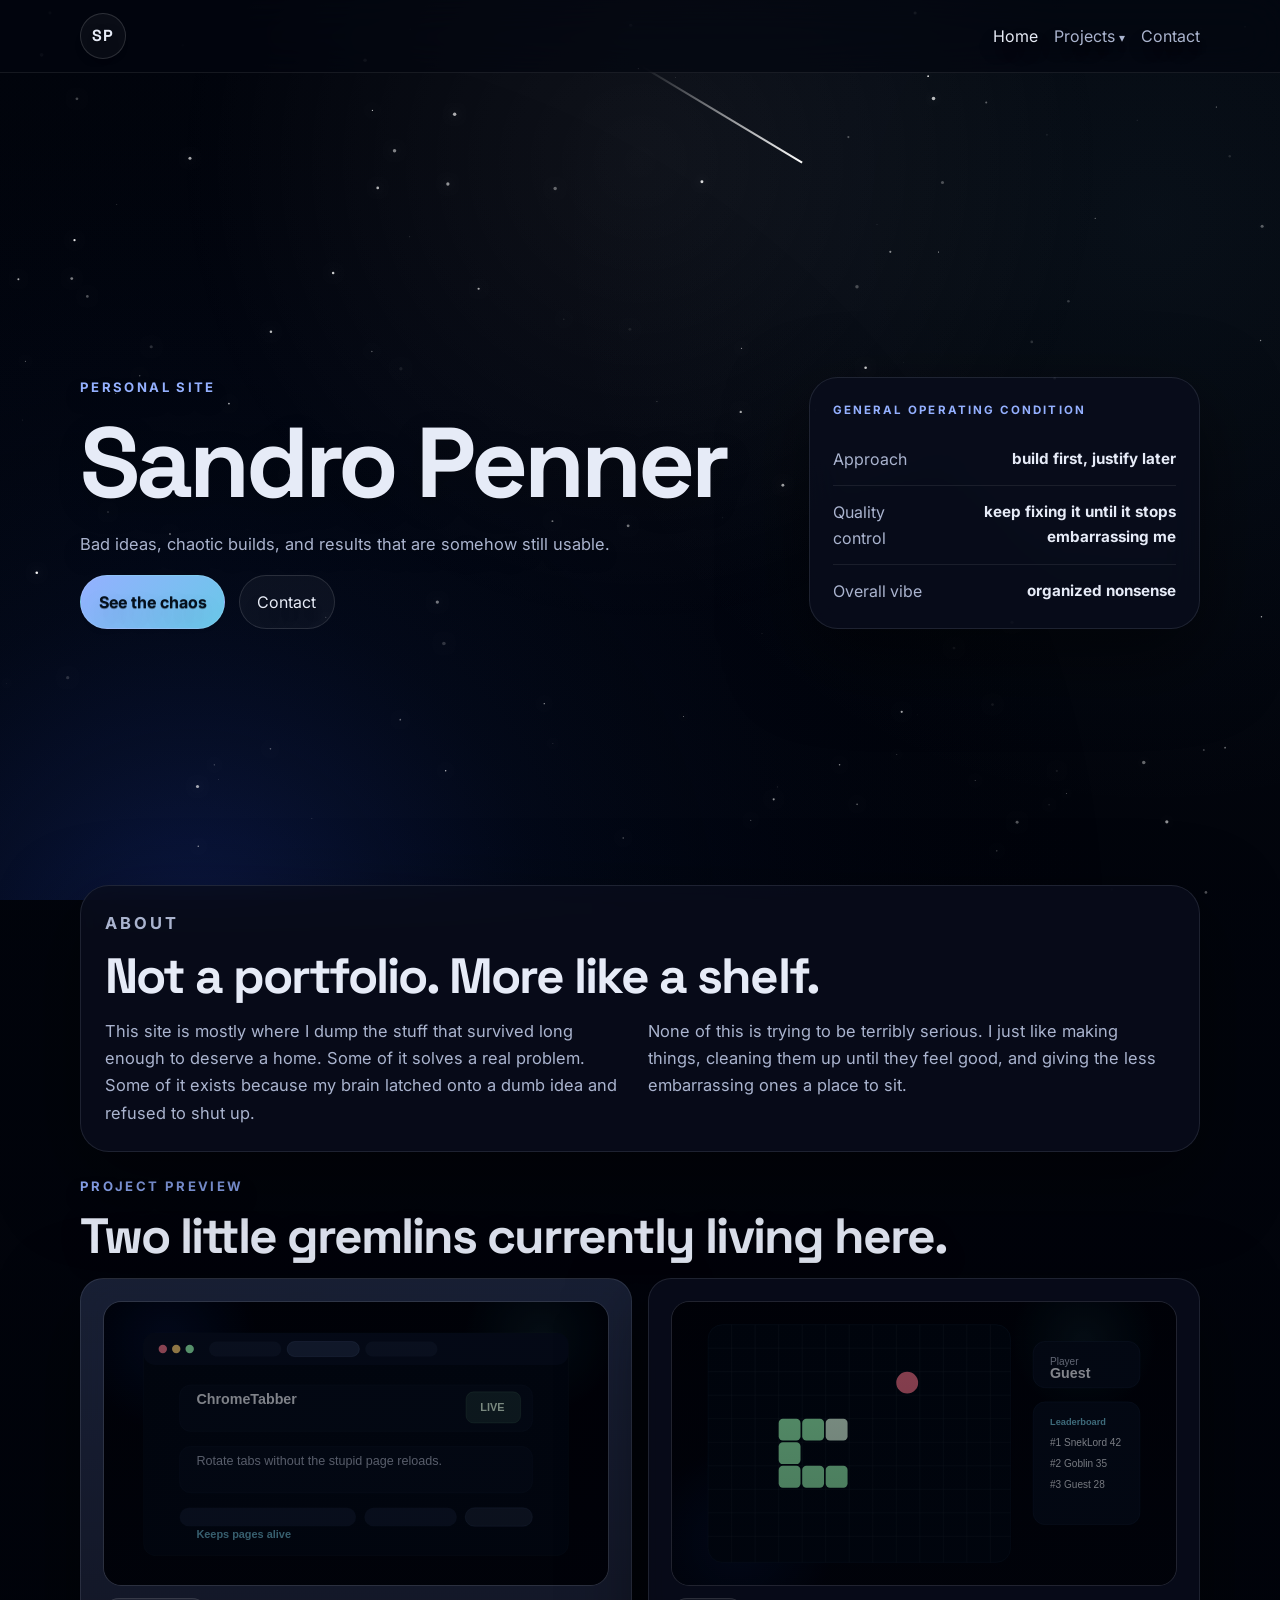
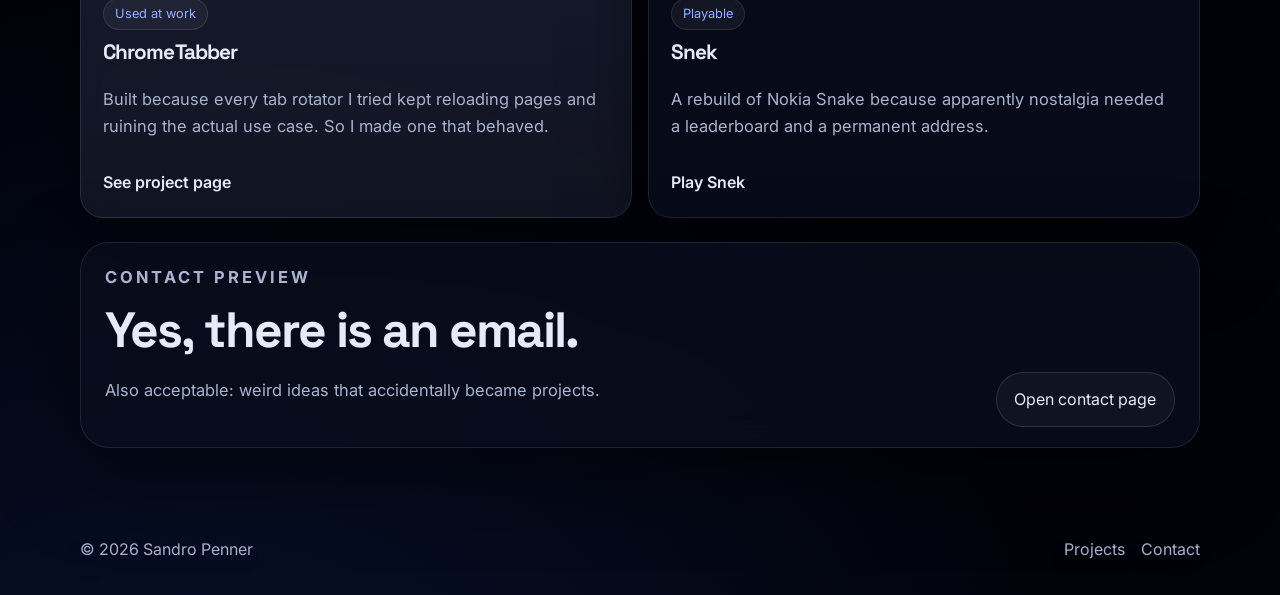
==== commit 11e03541: "Extract hero and Snek message data, expand message pools, and improve context-aware selection" ====
--- a/index.html
+++ b/index.html
@@ -113,6 +113,7 @@
     </div>
   </footer>
   <script src="/js/starfield.js" defer></script>
+  <script src="/js/data/hero-lines.js" defer></script>
   <script src="/js/rotating-text.js" defer></script>
   <script src="/js/core.js" defer></script>
 </body>
